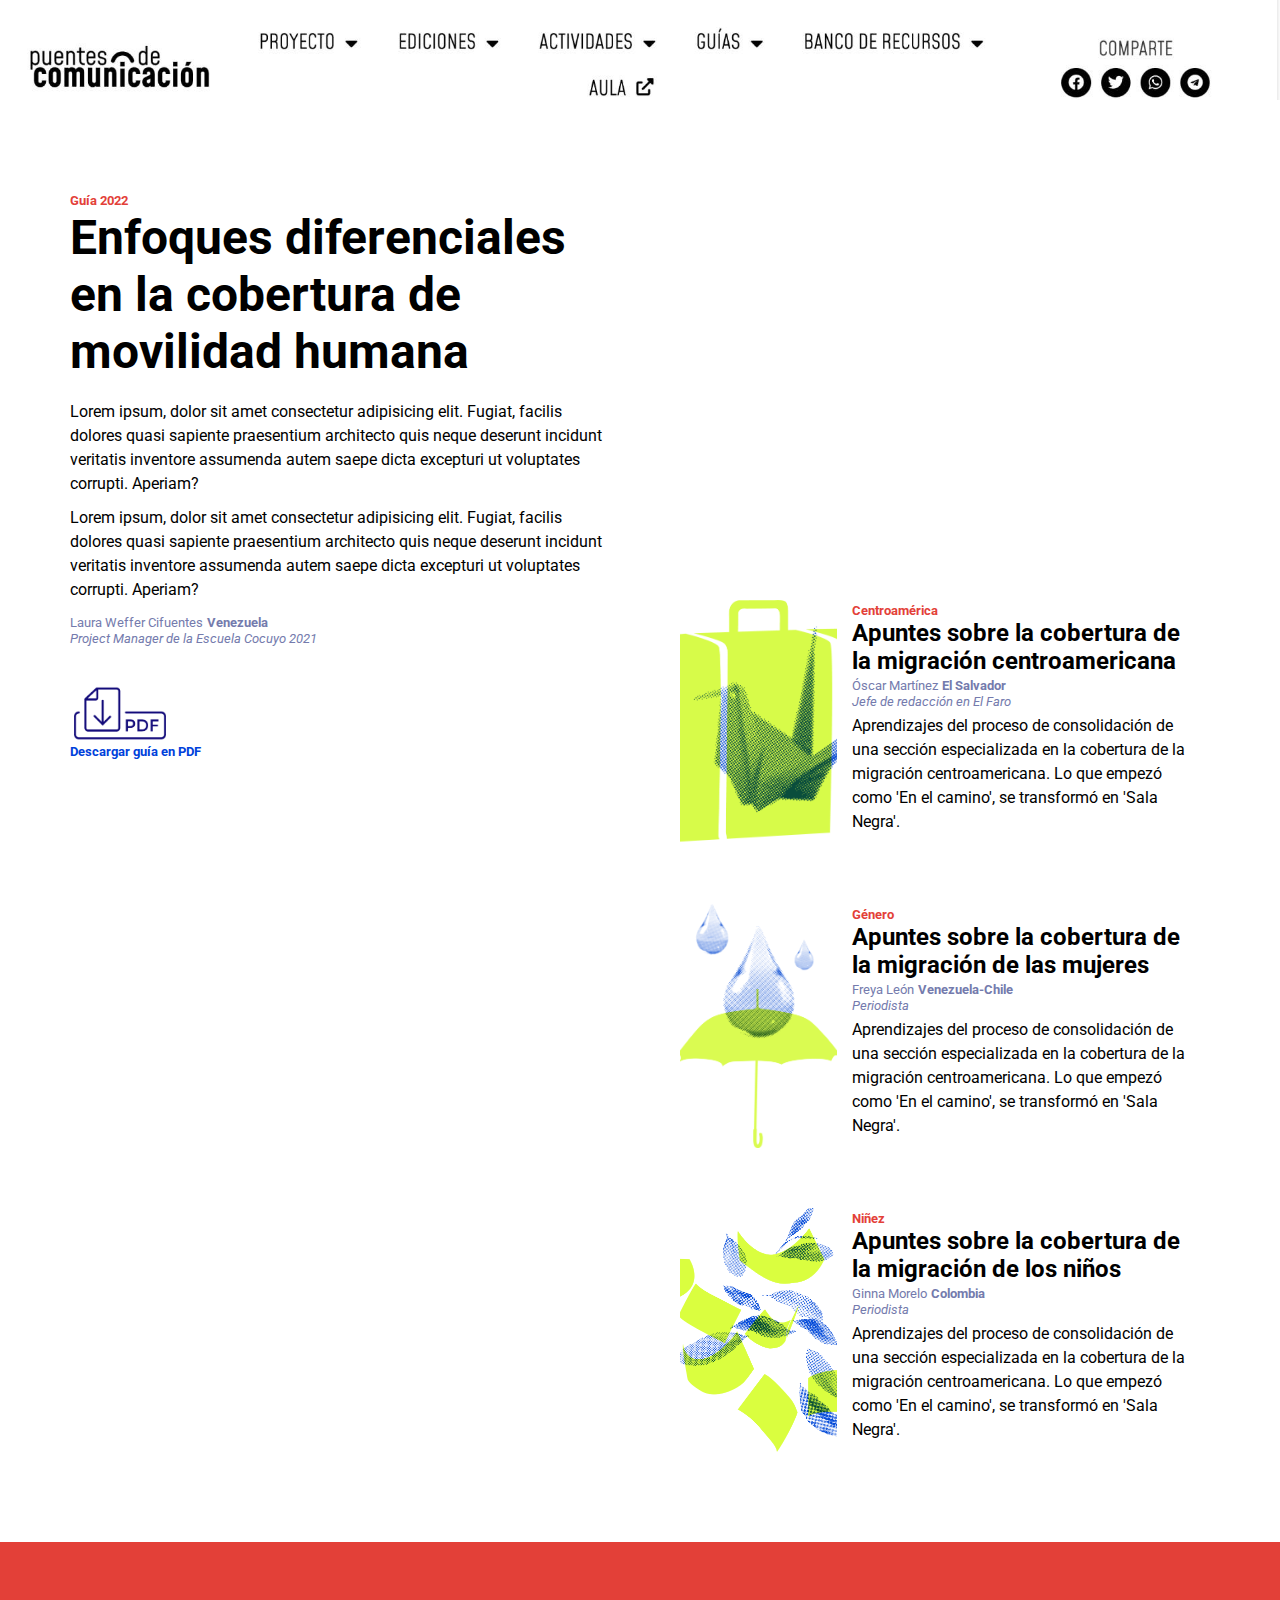
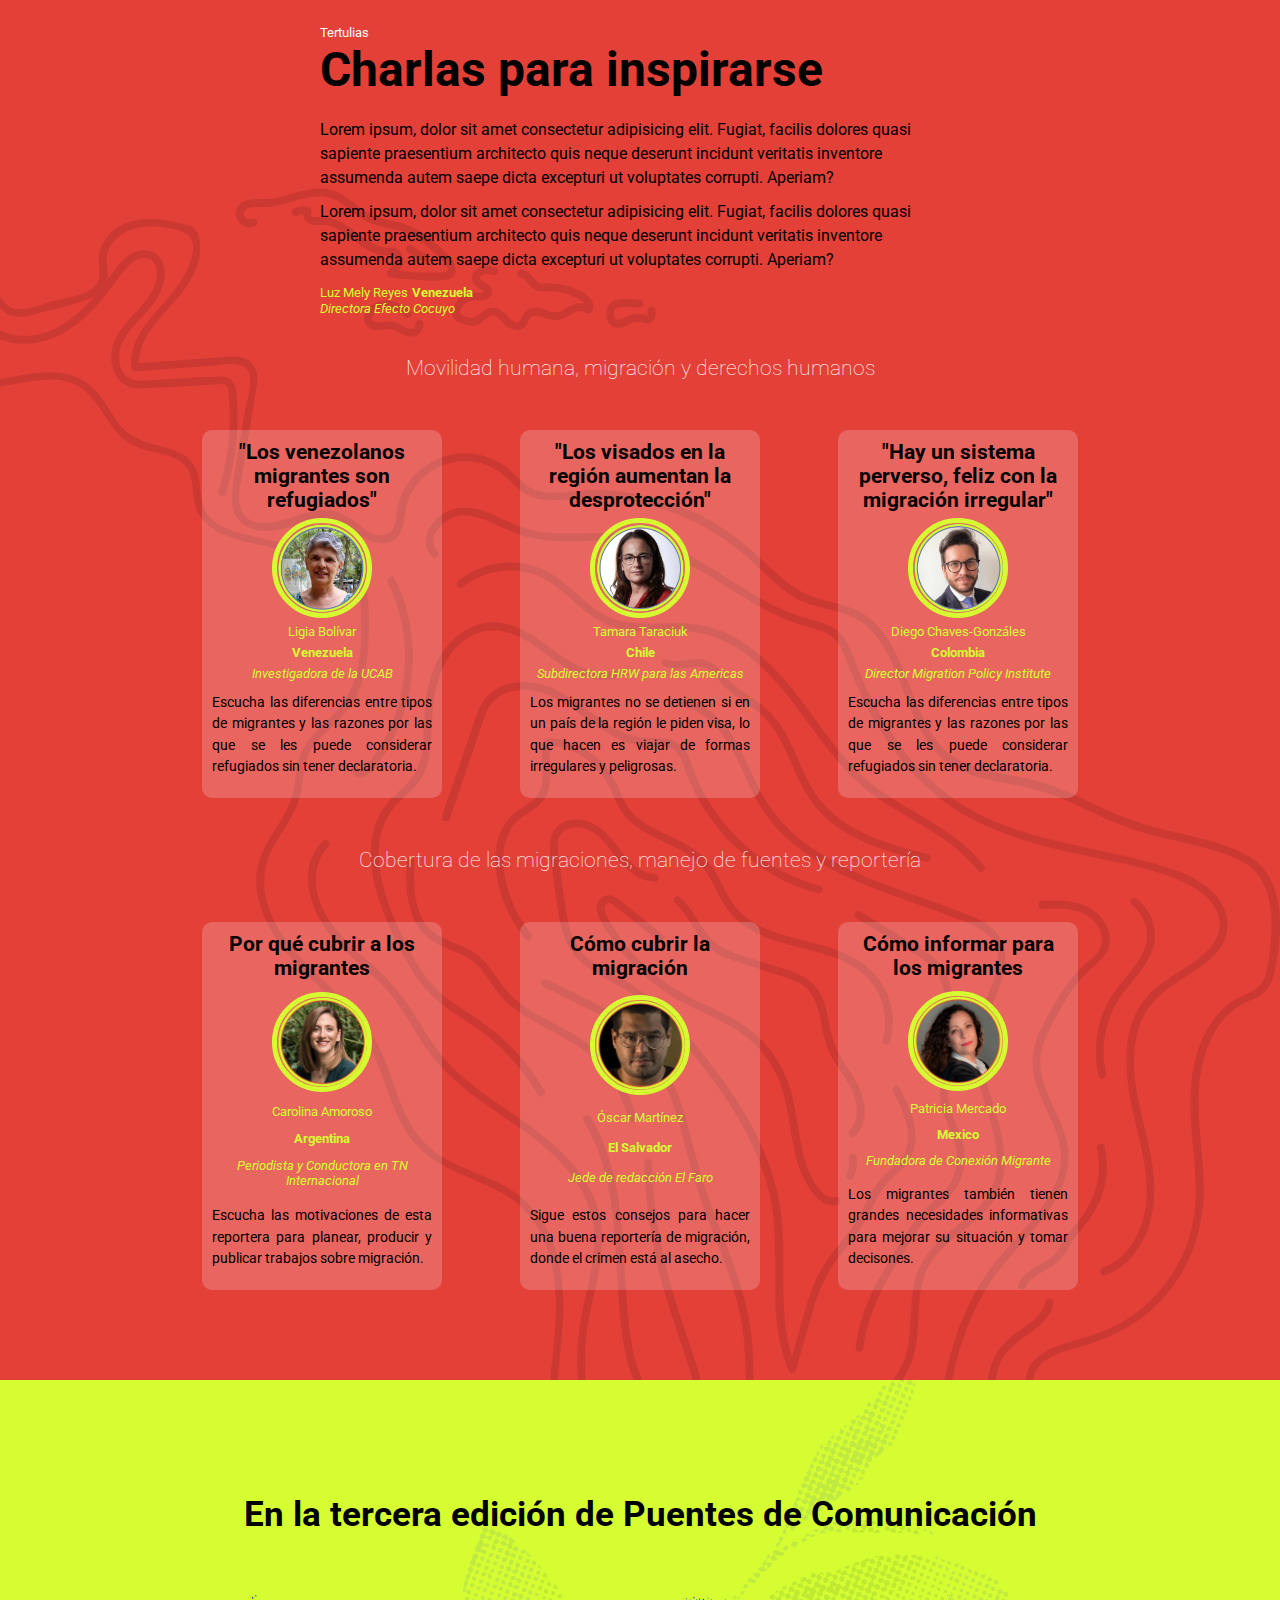
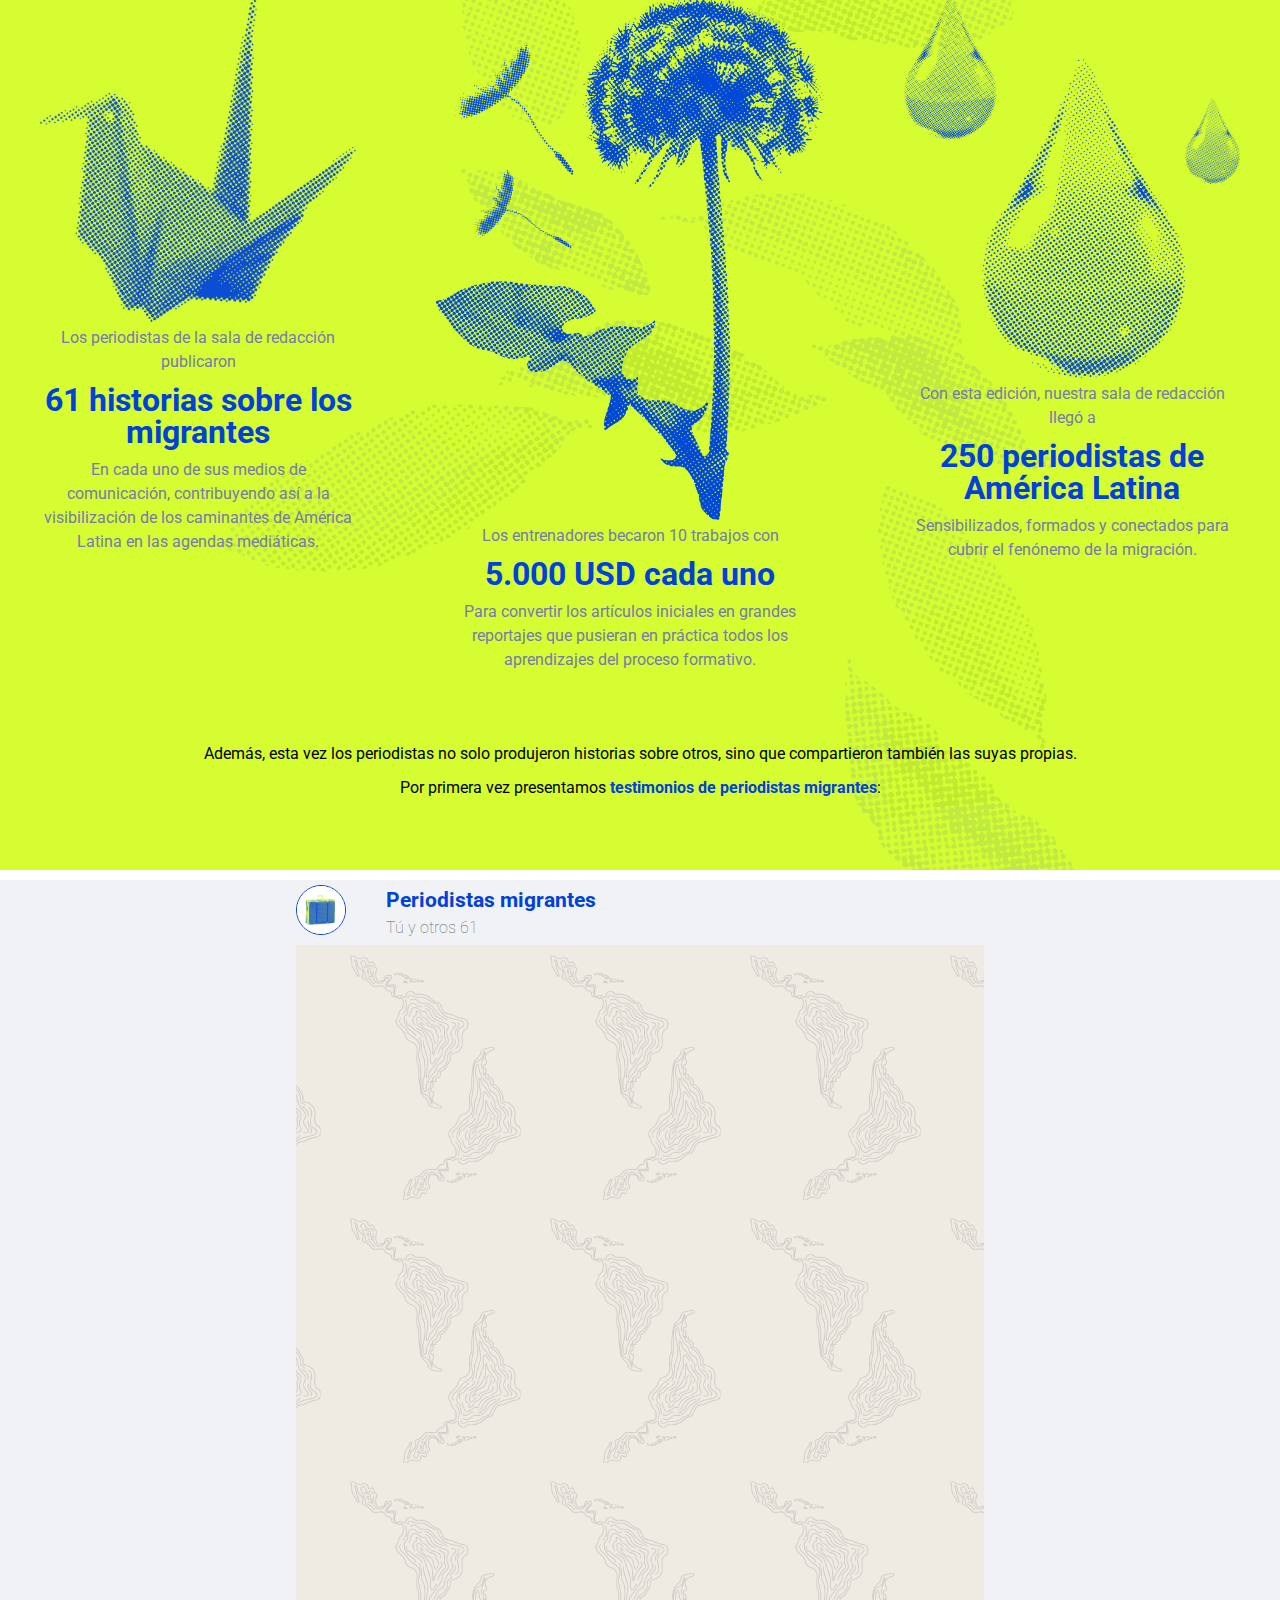
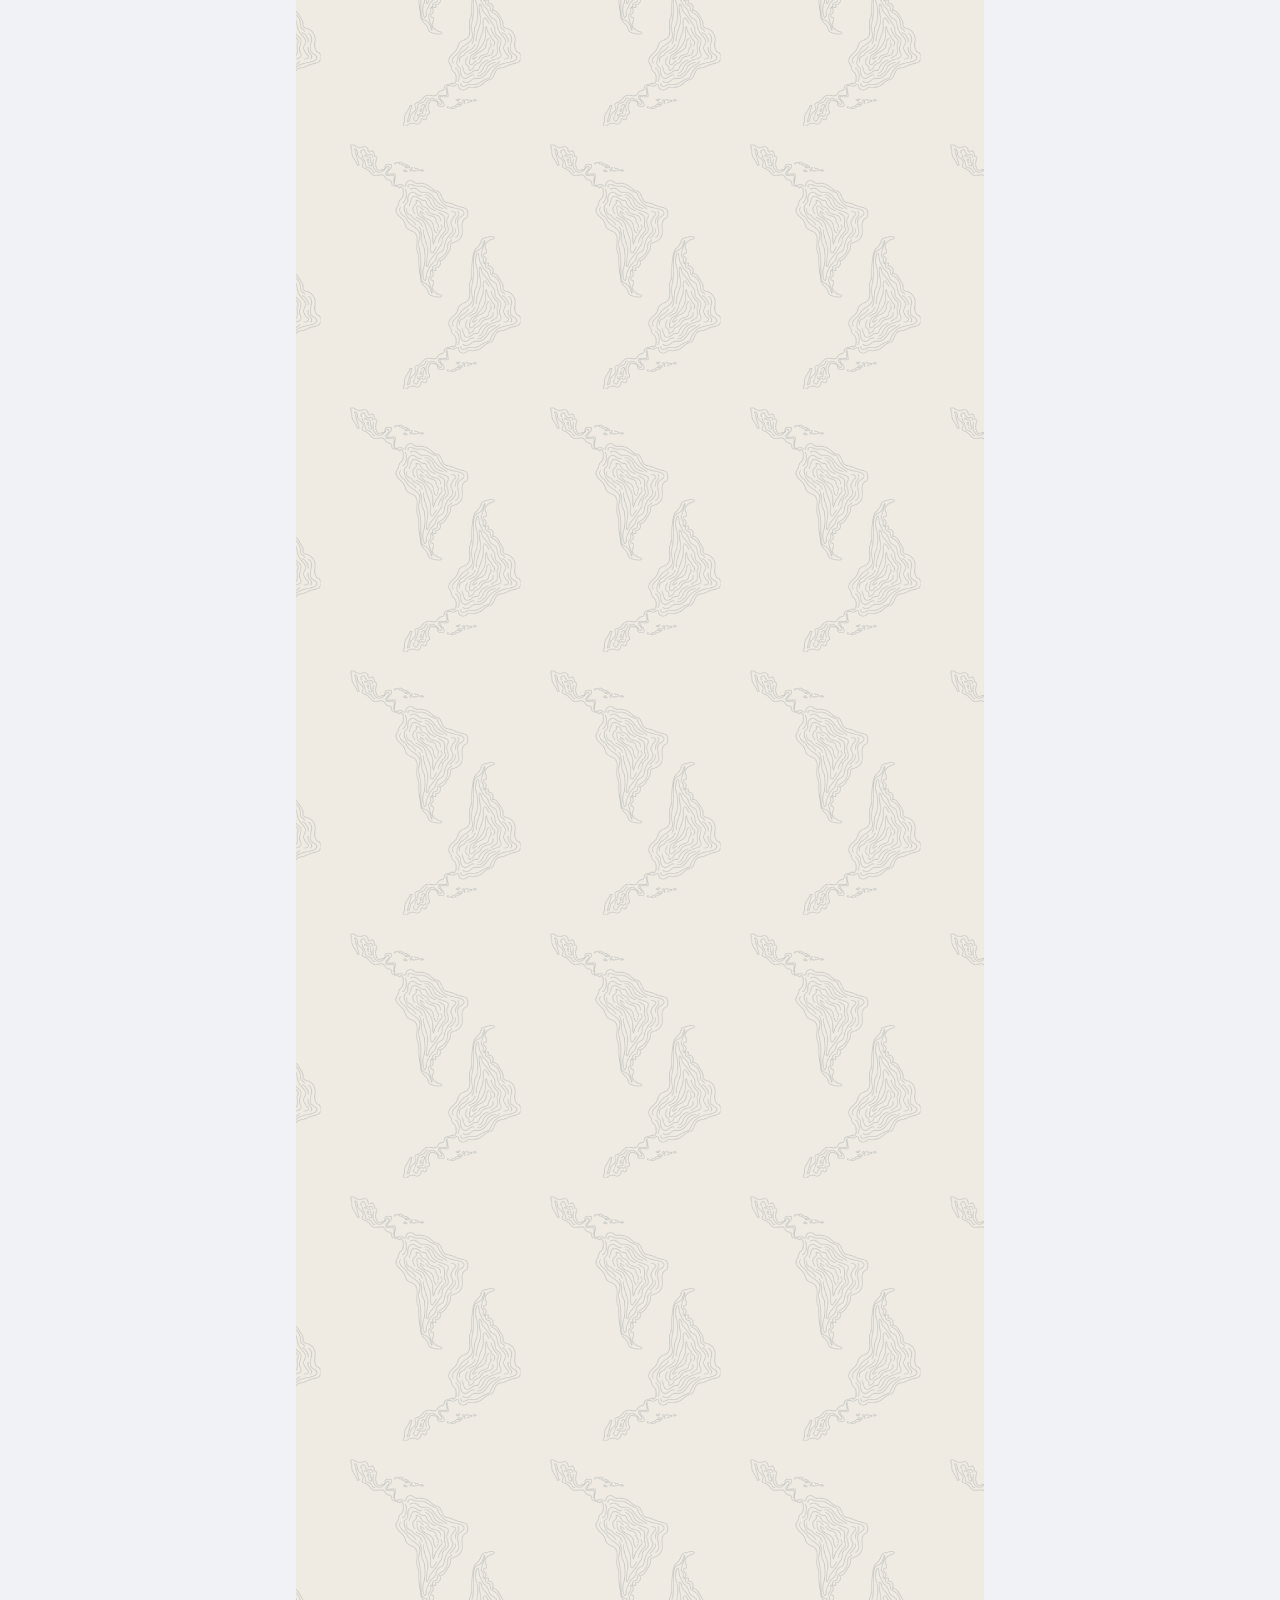
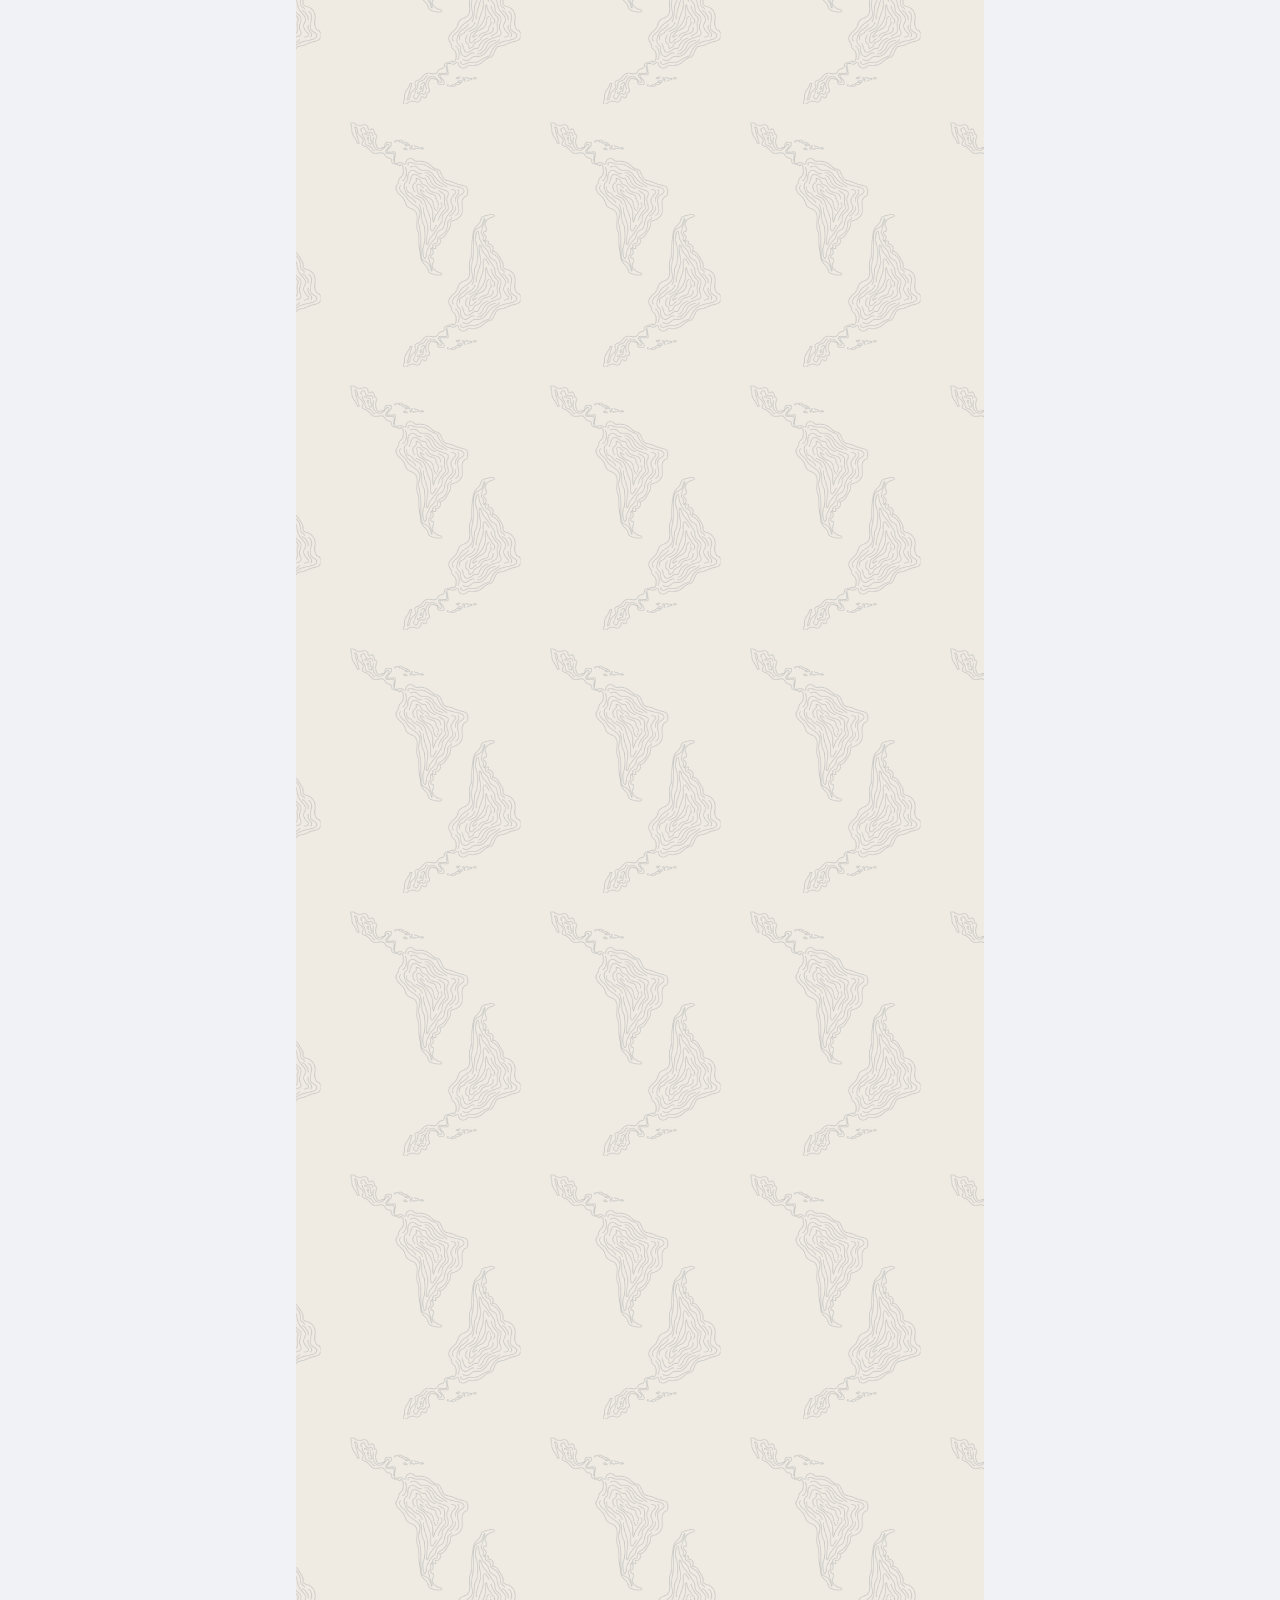
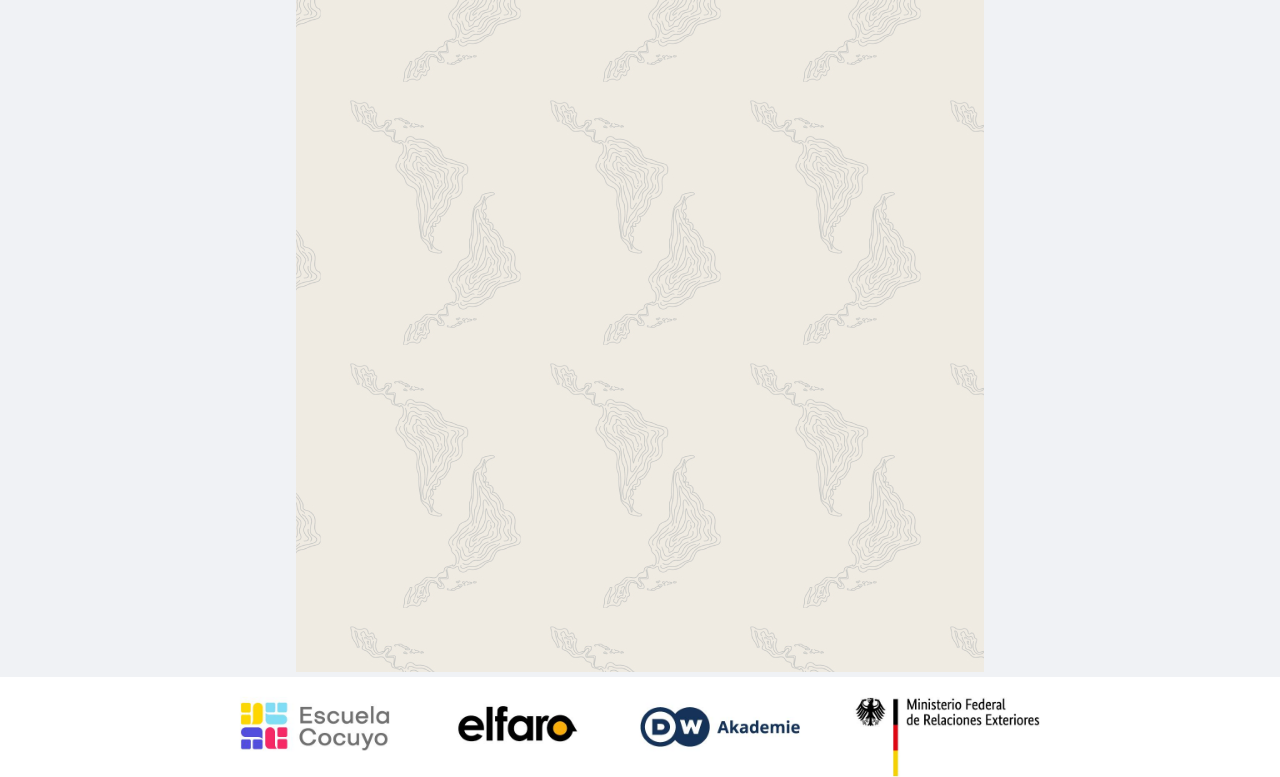
==== index.html @ 2184f58f "maqueta inicial" ====
<!DOCTYPE html>
<html lang="es">
<head>
    <meta charset="UTF-8">
    <meta http-equiv="X-UA-Compatible" content="IE=edge">
    <meta name="viewport" content="width=device-width, initial-scale=1.0">
    <title>Guía 3 | Puentes de Comunicación</title>

    <link rel="stylesheet" href="css/style.css">

    <link href="https://fonts.googleapis.com/css2?family=Roboto:wght@100;400;700&display=swap" rel="stylesheet">
    
    <link rel="stylesheet" href="https://unpkg.com/aos@next/dist/aos.css" />
</head>
<body>
    <header>
    <div id="menu_fake"></div>
    </header>
    <main>
        <section class="intro">
            <div>
                <small>Guía 2022</small>
                <h1>Enfoques diferenciales en la cobertura de movilidad humana</h1>
                <p>Lorem ipsum, dolor sit amet consectetur adipisicing elit. Fugiat, facilis dolores quasi sapiente praesentium architecto quis neque deserunt incidunt veritatis inventore assumenda autem saepe dicta excepturi ut voluptates corrupti. Aperiam?</p>
                <p>Lorem ipsum, dolor sit amet consectetur adipisicing elit. Fugiat, facilis dolores quasi sapiente praesentium architecto quis neque deserunt incidunt veritatis inventore assumenda autem saepe dicta excepturi ut voluptates corrupti. Aperiam?</p>
                <span class="autor">Laura Weffer Cifuentes</span>
                <span class="país">Venezuela</span>
                <span class="cargo">Project Manager de la Escuela Cocuyo 2021</span>
                <a href="#" target="_blank" class="descargar__guia">
                    <img src="assets/png/PDF.png" alt="guía en pdf"/>
                    <small>Descargar guía en PDF</small>
                </a>      
            </div>
            <div>
                <ul class="acordion">
                    <li class="acordion__item">
                        <div class="acordion__item-imagen centroamerica"></div>
                        <div class="articulo">
                        <small class="acordion__item-titulo ">Centroamérica</small>
                        <h2>Apuntes sobre la cobertura de la migración centroamericana</h2>
                        <span class="autor">Óscar Martínez</span>
                        <span class="país">El Salvador</span>
                        <span class="cargo">Jefe de redacción en El Faro</span>
                        <p>Aprendizajes del proceso de consolidación de una sección especializada en la cobertura de la migración centroamericana. Lo que empezó como 'En el camino', se transformó en 'Sala Negra'.</p>
                      </div>
                    </li>
                    <li class="acordion__item">
                        <div class="acordion__item-imagen genero"></div>
                        <div class="articulo">
                            <small class="acordion__item-titulo ">Género</small>
                          <h2>Apuntes sobre la cobertura de la migración de las mujeres</h2>
                          <span class="autor">Freya León</span>
                          <span class="país">Venezuela-Chile</span>
                          <span class="cargo">Periodista</span>
                          <p>Aprendizajes del proceso de consolidación de una sección especializada en la cobertura de la migración centroamericana. Lo que empezó como 'En el camino', se transformó en 'Sala Negra'.</p>
                        </div>
                      </li>
                      <li class="acordion__item">
                        <div class="acordion__item-imagen niniez"></div>
                        <div class="articulo">
                            <small class="acordion__item-titulo ">Niñez</small>
                          <h2>Apuntes sobre la cobertura de la migración de los niños</h2>
                          <span class="autor">Ginna Morelo</span>
                          <span class="país">Colombia</span>
                          <span class="cargo">Periodista</span>
                          <p>Aprendizajes del proceso de consolidación de una sección especializada en la cobertura de la migración centroamericana. Lo que empezó como 'En el camino', se transformó en 'Sala Negra'.</p>
                        </div>
                      </li>
                  </ul>
            </div>
        </section>
        <section class="tertulias">
            <div class="tertulias__descrip">
                <small>Tertulias</small>
                <h1>Charlas para inspirarse</h1>
                <p>Lorem ipsum, dolor sit amet consectetur adipisicing elit. Fugiat, facilis dolores quasi sapiente praesentium architecto quis neque deserunt incidunt veritatis inventore assumenda autem saepe dicta excepturi ut voluptates corrupti. Aperiam?</p>
                <p>Lorem ipsum, dolor sit amet consectetur adipisicing elit. Fugiat, facilis dolores quasi sapiente praesentium architecto quis neque deserunt incidunt veritatis inventore assumenda autem saepe dicta excepturi ut voluptates corrupti. Aperiam?</p>
                <span class="autor">Luz Mely Reyes</span>
                <span class="país">Venezuela</span>
                <span class="cargo">Directora Efecto Cocuyo</span>
            </div>
            <h3>Movilidad humana, migración y derechos humanos</h3>
            <ul class="invitados">
                    <li class="invitados__item">
                        <h2>"Los venezolanos migrantes son refugiados"</h2>
                        <div class="invitados__item-imagen Ligia"></div>
                        <span class="autor">Ligia Bolívar</span>
                        <span class="país">Venezuela</span>
                        <span class="cargo">Investigadora de la UCAB</span>
                        <p>Escucha las diferencias entre tipos de migrantes y las razones por las que se les puede considerar refugiados sin tener declaratoria.</p>
                    </li>
                    <li class="invitados__item">
                        <h2>"Los visados en la región aumentan la desprotección"</h2>
                        <div class="invitados__item-imagen Tamara"></div>
                        <span class="autor">Tamara Taraciuk</span>
                        <span class="país">Chile</span>
                        <span class="cargo">Subdirectora HRW para las Americas</span>
                        <p>Los migrantes no se detienen si en un país de la región le piden visa, lo que hacen es viajar de formas irregulares y peligrosas.</p>
                    </li>
                    <li class="invitados__item">
                        <h2>"Hay un sistema perverso, feliz con la migración irregular"</h2>
                        <div class="invitados__item-imagen Diego"></div>
                        <span class="autor">Diego Chaves-Gonzáles</span>
                        <span class="país">Colombia</span>
                        <span class="cargo">Director Migration Policy Institute</span>
                        <p>Escucha las diferencias entre tipos de migrantes y las razones por las que se les puede considerar refugiados sin tener declaratoria.</p>
                    </li>
            </ul>
            <h3>Cobertura de las migraciones, manejo de fuentes y reportería</h3>
            <ul class="invitados">
                    <li class="invitados__item">
                        <h2>Por qué cubrir a los migrantes</h2>
                        <div class="invitados__item-imagen Carolina"></div>
                        <span class="autor">Carolina Amoroso</span>
                        <span class="país">Argentina</span>
                        <span class="cargo">Periodista y Conductora en TN Internacional</span>
                        <p>Escucha las motivaciones de esta reportera para planear, producir y publicar trabajos sobre migración.</p>
                    </li>
                    <li class="invitados__item">
                        <h2>Cómo cubrir la migración</h2>
                        <div class="invitados__item-imagen Oscar"></div>
                        <span class="autor">Óscar Martínez</span>
                        <span class="país">El Salvador</span>
                        <span class="cargo">Jede de redacción El Faro</span>
                        <p>Sigue estos consejos para hacer una buena reportería de migración, donde el crimen está al asecho.</p>
                    </li>
                    <li class="invitados__item">
                        <h2>Cómo informar para los migrantes</h2>
                        <div class="invitados__item-imagen Patricia"></div>
                        <span class="autor">Patricia Mercado</span>
                        <span class="país">Mexico</span>
                        <span class="cargo">Fundadora de Conexión Migrante</span>
                        <p>Los migrantes también tienen grandes necesidades informativas para mejorar su situación y tomar decisones.</p>
                    </li>
            </ul>   
        </section>
        <section class="sverde">
            <h2>En la tercera edición de Puentes de Comunicación</h2>
            <div class="tres_datos">
            <div class="resumen_datos">
                <img src="assets/png/ave_A.png" alt="61 historias" />
                <p>Los periodistas de la sala de redacción publicaron</p>
                <p class="dato">61 historias sobre los migrantes </p> 
                <p>En cada uno de sus medios de comunicación, contribuyendo así a la visibilización de los caminantes de América Latina en las agendas mediáticas.</p>
            </div>
            <div class="resumen_datos">
                <img src="assets/png/flor__A.png" alt="61 historias" />
                <p>Los entrenadores becaron 10 trabajos con</p>
                <p class="dato">5.000 USD cada uno</p> 
                <p>Para convertir los artículos iniciales en grandes reportajes que pusieran en práctica todos los aprendizajes del proceso formativo. </p>
            </div>
            <div class="resumen_datos">
                <img src="assets/png/gotas_A.png" alt="61 historias" />
                <p>Con esta edición, nuestra sala de redacción llegó a</p>
                <p class="dato">250 periodistas de América Latina</p> 
                <p>Sensibilizados, formados y conectados para cubrir el fenónemo de la migración.</p>
            </div>
            </div>
            <p>Además, esta vez los periodistas no solo produjeron historias sobre otros, sino que compartieron también las suyas propias.</p>
            <p>Por primera vez presentamos <span>testimonios de periodistas migrantes</span>:</p>
        </section>
        <section class="migranteschat">
            <div class="migranteschat-encab">
                <img src="assets/png/avatar_blanco.png" alt="Redacción migrante"/> 
                <div>
                    <p>Periodistas migrantes</p>
                    <p>Tú y otros 61</p>
                </div>
            </div>
            <div class="migranteschat__chat">
            <div class="migranteschat__noti" data-aos="flip-up" data-aos-duration="300">
                <p class="verde">Puentes de Comu</p>
                <p class="migranteschat__noti-msj">¡Holi! &#127800;</p>
                <p class="migranteschat__noti-msj">Nos quedamos pensando en todas las veces que al hablar del camino de los otros también recordamos el nuestro. ¿Qué historias de migración llevamos a cuestas los periodistas?</p>
                <span>5:55 p.m.</span>
            </div>
            <div class="migranteschat__noti" data-aos="flip-up" data-aos-duration="300" data-aos-delay="700">
                <p class="azul">Iván Sánchez Sánchez</p>
                <p class="migranteschat__noti-msj">...¿mi historia? Soy un fotógrafo que se volvió reportero casi por accidente, aunque siempre he tenido el gusto por contar historias. Aunque nací en Veracruz, México, he vivido en diferentes ciudades de mi país, siempre buscando algún espacio que pudiera sentir como propio; el chiste se cuenta solo, terminé de regreso en Veracruz.</p>
                <p class="migranteschat__noti-msj">Aquí he desarrollado mi carrera por casi 10 años, me casé y tengo tres gatos. Intento, junto con unas compañeras mantener a flote un medio de comunicación independiente y participo en unos cuantos más.</p><span>5:59 p.m.</span>
            </div>
            <div class="migranteschat__noti" data-aos="flip-up" data-aos-duration="300" data-aos-delay="700">
                <p class="azul">Iván Sánchez Sánchez</p>
                <p class="migranteschat__noti-msj">Por historias que se cuentan sé que la migración le atañe directamente a mi familia. Mi bisabuela materna llegó de Italia, no se hace cuánto tiempo, a México, huyendo de la pobreza.
                </p><span>5:59 p.m.</span>
            </div>
            <div class="migranteschat__noti" data-aos="flip-up" data-aos-duration="300" data-aos-delay="700">
                <p class="azul">Iván Sánchez Sánchez</p>
                <p class="migranteschat__noti-msj">He cubierto el tema migratorio por muchos años, viajado por la ruta en México, entrevistado y contado decenas de historias de personas migrantes, sin embargo nunca he pensado en la migración propia, en la de mi familia… no se el motivo, quizá mi terapeuta me ayude a descubrirlo
                </p><span>5:59 p.m.</span>
            </div>

            <div class="migranteschat__noti" data-aos="flip-up" data-aos-duration="300" data-aos-delay="500">
                <p class="rosa">Morelia Morillo</p>
                <p class="migranteschat__noti-msj">Hola, yo soy venezolana y vivo en Venezuela. A mis nueve años migré por primera vez. Mis padres decidieron mudarse de Carora, la ciudad en donde nací a Barquisimeto, la capital del estado Lara. <b>Casi me muero</b>.Yo amaba mi lugar de nacimiento, mi casa, mi casita de muñecas con columpios y mi escuela, la “Francisco Torres”, una casa colonial, que sólo recibía niñas, íntegramente vestidas de blanco. </p>
                <span>6:10 p.m.</span>
            </div>
            <div class="migranteschat__noti" data-aos="flip-up" data-aos-duration="300" data-aos-delay="500">
                <p class="rosa">Morelia Morillo</p>
                <p class="migranteschat__noti-msj">Nueve años después, a los 18, me fui a Caracas para estudiar en la Universidad y 10 años más tarde me fui de Caracas a la Gran Sabana, en el sureste de Venezuela, frontera con Brasil. 
                </p>
                <span>6:10 p.m.</span>
            </div>
            <div class="migranteschat__noti" data-aos="flip-up" data-aos-duration="300" data-aos-delay="500">
                <p class="rosa">Morelia Morillo</p>
                <p class="migranteschat__noti-msj">Fue así: Viajé a Gran Sabana en la Semana Santa de 2000, me enamoré de un nativo no indígena, nos visitamos cada 15 días, el viajaba a Caracas y yo a Gran Sabana y a los 4 meses y 20 días nos casamos. Yo renuncié a mi trabajo en el Diario El Universal, regalé todo lo que suponía que no necesitaría en lo que yo veía como la selva, metí lo demás en el carro y nos fuimos. Me llevó al menos cinco años acostumbrarme, pero mis raíces penetraron tan profundas que aquí sigo, seguimos, tenemos una casa con vista al Roraima.</p>
                <a href="#" class="migranteschat__noti-link">
                    <img src="assets/roraima.jpg" alt="Roraima Amazonas"/>
                </a>
                <span>6:10 p.m.</span>
            </div>
            <div class="migranteschat__noti" data-aos="flip-up" data-aos-duration="300" data-aos-delay="500">
                <p class="rosa">Morelia Morillo</p>
                <p class="migranteschat__noti-msj">Ni entre mis abuelos ni entre mis padres hay migrantes. Pero nuestros apellidos nos dicen que venimos de lejos, mi esposo y mis hijas son Scott, mi apellido pareciera un diminutivo de Moro, mi abuelo paterno tenía por segundo apellido Smith, nació y vivió por siempre en la sierra de Falcón. Era rubio de pies a cabeza y de ojos azules. Siempre escuché decir que era hijo de un holandés. Al igual que <span>@Iván Sánchez Sánchez</span>, nunca he indagado más de mis ancestros.</p>
                <span>6:10 p.m.</span>
            </div>

            <div class="migranteschat__noti" data-aos="flip-up" data-aos-duration="300" data-aos-delay="700">
                <p class="miel">Marcos Mancero</p>
                <p class="migranteschat__noti-msj">Yo también estoy en la <span>#amazonia</span> &#128584; va mi historia:</p><span>5:59 p.m.</span>
            </div>
            <div class="migranteschat__noti" data-aos="flip-up" data-aos-duration="300" data-aos-delay="700">
                <p class="miel">Marcos Mancero</p>
                <p class="migranteschat__noti-msj">Mis abuelos me contaban que sus padres vinieron desde Europa, pasaron por chile y Arequipa y llegaron a establecerse en Guayaquil con un negocio de pastelería y panadería, luego de un gran incendio en esa ciudad quedaron afectados y buscaron volver a empezar en otra ciudad. Esta vez en Riobamba pusieron de nuevo el negocio que fue prospero – hasta hoy se llama el barrio de la Panadería- debido a que fue la primera en esta ciudad.</p><span>6:01 p.m.</span>
            </div>
            <div class="migranteschat__noti" data-aos="flip-up" data-aos-duration="300" data-aos-delay="700">
                <p class="miel">Marcos Mancero</p>
                <p class="migranteschat__noti-msj">Mi padre y mis tíos por su parte me contaban historias de la Amazonia que me impactaron, siempre mentalmente me formaba la idea de paisajes, aves, animales salvajes, sonidos y abundante agua, en 2005 llegue a la selva amazónica y encontré que mis representaciones mentales no eran diferentes a la realidad, me quede cautivado en todo el sentido de la palabra por eso sigo aquí.</p><span>5:59 p.m.</span>
            </div>
            <div class="migranteschat__noti" data-aos="flip-up" data-aos-duration="300" data-aos-delay="1100">
                <p class="miel">Marcos Mancero</p>
                <p class="migranteschat__noti-msj">Hice también mi propio periplo -regular- en 2017 cuando pude obtener una beca para ir hasta Montreal- Cánada donde estuve 2 años junto a mi pareja, ahí me sentí muy acogido por gente francófona muy amable, cordial, desprendida y relajada. Hasta llegar al país del norte conocí Pasto, Bogotá, San Salvador y Toronto.</p>
                <p class="migranteschat__noti-msj">Después de regresar en 2019 cuando visitaba la bella Colombia recorriendo Cali, Bogotá, Medellín, en esta ultima encuentro un grupo de Nigerianos que llegaron hasta aquí para trasladarse hasta Capurgana para hacer el paso por el Darién,  Pensé enseguida aquí hay una historia para contar, iba acompañar al grupo hasta la frontera y tener esa historia, una vez en Capurgana veo que hay que cruzar la selva junto a ellos – no quiero solo media historia- los engaños de que no pasa nada en la selva (peligros) me llevan hacer esta odisea -irregular- por el enigmático Darién. No estaba listo para contar la historia dura y difícil sino hasta hoy que la estoy escribiendo en esta cursada… con la Ayuda de David sabre que será una historia que no quede en el relato de la tragedia sino mas bien que sea un articulo para la incidencia, para sensibilizar a los países de acogida, para sensibilizar a las autoridades, para influir en las políticas públicas.</p>
                <span>6:05 p.m.</span>
            </div>
            <div class="migranteschat__noti" data-aos="flip-up" data-aos-duration="300" data-aos-delay="700">
                <p class="miel">Marcos Mancero</p>
                <p class="migranteschat__noti-msj">Siento que desde nuestros espacios no solo podemos informar o comunicar sino lograr esa incidencia, en temas de movilidad humana, del cambio climático, en fin en cualquier tema que en nuestras regiones cause profunda indignación.</p>
                <p class="migranteschat__noti-msj">Saludos fraternos desde la Amazonía.</p>
                <span>5:59 p.m.</span>
            </div>
            <div class="migranteschat__noti" data-aos="flip-up" data-aos-duration="300" data-aos-delay="1000">
                <p class="verde">Puentes de Comu</p>
                <p class="migranteschat__noti-msj">&#128062; te pasó lo que contó nuestro entrenador <span>@Oscar Martínez</span> en el módulo de niños migrantes.</p>
                <span>6:06 p.m.</span>
            </div>
            <div class="migranteschat__noti" data-aos="flip-up" data-aos-duration="300" data-aos-delay="1000">
                <p class="verde">Puentes de Comu</p>
                <a href="#" class="migranteschat__noti-link">
                    <img src="assets/tertulia-2-web-youtubepng.png" alt="Artículo de infancia"/>
                    <small>Artículo</small>
                    <span>Título del artículo de infancia</span>
                </a>
                <span>6:06 p.m.</span>
            </div>
            
            <div class="migranteschat__noti" data-aos="flip-up" data-aos-duration="300" data-aos-delay="400">
                <p class="azul">Lisbeth Cañas</p>
                <p class="migranteschat__noti-msj">¡exacto!</p>
                <p class="migranteschat__noti-msj">No sabes cómo me identifiqué con su lección. También en la tertulia de <span>@Luz Mely Reyes</span>...</p>
                <span>6:08 p.m.</span>
            </div>
            <div class="migranteschat__noti" data-aos="flip-up" data-aos-duration="300" data-aos-delay="400">
                <p class="azul">Lisbeth Cañas</p>
                <span>6:08 p.m.</span>
            </div>

            
        </div>
        </section>
    </main>
    <footer>
        <div class="Logosfinal"></div>
    </footer>
    <script src="https://unpkg.com/aos@next/dist/aos.js"></script>
    <script>
      AOS.init();
    </script>
</body>
</html>
---- css/style.css ----
/*selector universal para resetear las propiedades por defecto del sitio o del navegador*/
* {
    margin: 0;
    padding: 0;
    box-sizing: border-box; /* Para fijar-mantener los valores de ancho y alto de una caja sin importar el padding y el margin*/
    font-family: 'Roboto', sans-serif;
}

/* Eliminar todos los subrayados */
a {text-decoration: none;}

/* Definir un interlineado específico */
p {line-height: 1.5; margin-bottom: 10px;}

/* Quitar las viñetas de todas las listas */
ul {list-style-type: none;}

body {background-color: #fff;}

.apertura__imagen {
    min-width:100%; 
    position:relative; 
    top:0;
    left:0; 
    margin:0; 
    padding-top:44.4%;
    border: none;
   background-image: url("../assets/Encabezado-Puentes-v1.png");
   background-size: cover;
}

#menu_fake {
    background-image: url("../assets/menusolo.jpg");
    background-size: cover;
    min-width: 100%;
    height: 100px;
    margin-bottom: 50px;
}
/* -------------------------------------------- */
/* ------------ PAGINA ------------------- */
/* -------------------------------------------- */


/* -------------------------------------------- */
/* ------------ Bloque Introducción ------------------- */
/* -------------------------------------------- */

.autor, .cargo, .país  {
    font-size: 0.8em;
    color: #747BAD;
}
.cargo {font-style: italic; display: block; margin-bottom: 5px;}
.país {font-weight: bold;}

.descargar__guia
{
    display: block;
    margin-top: 40px;
}

.descargar__guia img {
    display: block;
    width: 100px;
    margin: 0;
    padding: 0;
}

.descargar__guia small
{margin: 5px 0;}

.intro {
    min-width:100%;
    min-height: 100vh;
    display: flex;
    justify-content: space-around;
    align-items: flex-start;
    padding: 40px 40px;
    background-color: #fff;
}

.intro h1, .tertulias h1 {
    font-size: 3em;
    margin-bottom: 20px;
}
.intro > div
{
    width: 45%;
}

.intro small {
    color:#e34038;
    font-weight: bold;
}

.descargar__guia small 
{
    color: #0041DB;
}

.acordion {
    width: 100%;
    margin-top: 400px;
  }
  
.acordion__item 
{
    display: flex;
    padding: 10px;
    margin-bottom: 40px;
    border-radius: 10px;
    cursor: pointer;
    transition: all .8s;
}

.acordion__item:hover {
    transform: translateX(-100px);
    background-color: #e34038;
}
.acordion__item:hover h2 {
    color: #D6FD31;
}
.acordion__item:hover small, 
.acordion__item:hover .cargo, 
.acordion__item:hover .autor, 
.acordion__item:hover .país
{
    color: #fff;
}

.acordion__item-imagen {
    width: 600px;
    background-size: cover;
    margin-right: 15px;
    background-position: center;
}

.centroamerica 
{
    background-image: url("../assets/png/ave_maleta.png");}
.niniez 
{
    background-image: url("../assets/png/hojas_papel.png");}
    .genero
    {
    background-image: url("../assets/png/gotas_paraguas.png");}

.acordion__item-imagen h2 {
    font-size: 2em; 
    line-height: 100%;
}

/* -------------------------------------------- */
/* ------------ Bloque Tertulias ------------------- */
/* -------------------------------------------- */

.tertulias {
    padding: 40px 0;
    min-width:100%;
    background-color: #e34038;
    position: relative;
    z-index: 2;
}

.tertulias:before {
    content: ' ';
    display: block;
    position: absolute;
    left: 0;
    top: 0;
    width: 100%;
    height: 100%;
    z-index: -1;
    opacity: 0.1;
    background-image: url("../assets/Mapa\ LATAM.svg");
    background-repeat: no-repeat;
    background-size: 130%;
    background-position: top right;
}

.tertulias h3 {
    margin: 0 auto;
    text-align: center;
    color: #fff;
    font-weight: lighter;
    font-size: 1.3em;
}
.tertulias small {
    color: #fff;
}

.tertulias .autor, .tertulias .cargo, .tertulias .país {
    color: #D6FD31;
}

.tertulias__descrip {
    width: 50%;
    margin: 40px auto;
}

.invitados {
    width: 70%;
    margin: 40px auto;
    display: flex;
    flex-flow: row;
    flex-wrap: wrap;
    justify-content: space-between;
}

.invitados__item
{
    text-align: center;
    width: 15em;
    height: 23em;
    display: flex;
    flex-flow: column;
    justify-content: space-between;
    background-color: rgba(255, 255, 255, 20%);
    margin: 10px;
    padding: 10px;
    border-radius: 10px;
    cursor: pointer;
    transition: all .8s;
}

.invitados__item:hover {
    background-color:  rgba(214, 253, 49, 40%);
    transform: translateY(-40px);
}

.invitados__item-imagen {
    display: block;
    margin-left:auto;
    margin-right:auto;
    width: 100px;
    height: 100px;
    border-radius: 50%;
    border: #D6FD31 solid 5px;
    background-size: cover;
    background-position: center;
}

.Ligia 
{background-image: url("../assets/png/ligia.png");}
.Tamara 
{background-image: url("../assets/png/tamara.png");}
.Diego
{background-image: url("../assets/png/diego.png");}
.Oscar 
{background-image: url("../assets/png/oscar.png");}
.Patricia 
{background-image: url("../assets/png/patricia.png");}
.Carolina
{background-image: url("../assets/png/carolina.png");}

.invitados__item > h2 {
    font-size: 1.3em;
}
.invitados__item > p {
    font-size: 0.9em;
    text-align: justify;
}

/* -------------------------------------------- */
/* ------------ Datos de resumen -------------- */
/* -------------------------------------------- */

.sverde 
{ 
    background-color: #D6FD31;
    padding: 60px 0;
    text-align: center;
    min-height: 100vh;
    position: relative;
    z-index: 2;
}

.sverde:before {
content: ' ';
display: block;
position: absolute;
left: 0;
top: 0;
width: 100%;
height: 100%;
z-index: -1;
opacity: 0.1;
background-image: url("../assets/png/hojas_papel.png");
background-repeat: no-repeat;
background-size: 100%;
background-position: top right;
}

.sverde h2 {
   font-size: 2.2em;
   margin: 1.5em auto; 
}
.tres_datos {
    margin: 60px auto;
    display: flex;
    gap: 80px;
    justify-content: space-around;
    max-width: 1200px;
}

.resumen_datos img {
    width: 100%;
}
.resumen_datos p {
    font-size: 0.8;
    color: #747BAD;
}

.resumen_datos .dato {
    color: #0041DB;
    font-size: 2em;
    font-weight: bold;
    line-height: 100%;

}

.sverde p span {
    color: #0041DB;
    font-weight: bold;
}
/* -------------------------------------------- */
/* ------------ Bloque Chat ------------------- */
/* -------------------------------------------- */

.migranteschat
{
    margin-top: 10px;
    min-width:100%;
    background-color: #f0f2f5;    
    display: grid;
    grid-template-areas: 
    ". encabezado ." 
    ". contenido ."
    ". pie .";
    grid-template-columns: 20% auto 20%;
}

.migranteschat-encab
{
    background-color: #f0f2f5;
    grid-area: encabezado;
    padding: 5px 40px;
    display: flex;    
    justify-content: flex-start;
    gap: 40px;
    height: 60px;
    position: sticky;
    top: 0;
    z-index: 1;
}

.migranteschat-encab img {
    width: 50px;
    height: 50px;
    border-radius: 50%;
    border: solid 1px #0041DB;
}

.migranteschat-encab p {margin-bottom: 0;}

.migranteschat-encab p:nth-child(1)
{
    font-weight: bold; 
    font-size: 1.3em;
    color: #0041DB;
}

.migranteschat-encab p:nth-child(2)
{
    font-weight: lighter; 
    font-size: 1em;
    color: #54656f;
}

.migranteschat__chat
{
   grid-area: contenido;
   background-image: url("../assets/png/Mapa-LATAM-fondo.jpg");
   background-size:auto;
   background-position: top;
   background-repeat: repeat;
   background-color: #efeae2;
   margin: 5px 40px;
   overflow-y: scroll;
   display: flex;
   flex-direction: column;
   gap: 20px;
   justify-content: space-between;
   padding: 20px;
}

.migranteschat__noti {
  background-color: #fff;
  width: 75%;
  border-radius: 5px;
  padding: 10px;
  display: flex;
  flex-direction: column;
  box-shadow: 0 25px 25px -30px rgba(0, 0, 0, 60%);
}

.migranteschat__noti > span {
    font-weight: lighter; 
    font-size: 0.8em;
    color: #54656f;
    align-self: flex-end;
}

.migranteschat__noti p:nth-child(1) {
    font-weight: bold;
    margin: 0 0 5px 0;
    font-size: 0.9em;
}

.miel {color: #d9b670;}
.verde {color: #31af63;}
.azul {color: #50a4fd;}
.rosa {color: #e542a3;}

.migranteschat__noti-msj > span {
    color: #50a4fd;
}

.migranteschat__noti-link > img {
    width: 100%;
    border-radius: 5px;
}

.migranteschat__noti-link > small {
    text-transform: uppercase;
    margin-left: 5px; 
    border-bottom: solid 1px #0041DB;
    color: #0041DB;
}

.migranteschat__noti-link > span {
    display: inline-block;
    font-weight: bold;
    font-size: 1.4em;
    padding-top: 5px;
    margin: 5px 10px;
    color: #000;
}

.migranteschat__noti-link:hover span {
    color: #0041DB;}

.migranteschat__noti-link:hover img 
{
        border: 10px solid #0041DB;
    }

.Logosfinal {
    background-image: url("../assets/logos.jpg");
    background-size: cover;
    min-width: 100%;
    height: 100px;
}


@media (max-width: 1200px)
{
        .intro
        {
            flex-direction: column;
            justify-content: center;
        }
        .intro > div {width: 95%;}
        .acordion {margin-top: 40px;}
        .acordion__item:hover {
            transform: translateY(-20px);
        }

}

@media (max-width: 1000px)
{
        .migranteschat
        {
            grid-template-columns: 10% auto 10%;
        }
        .tres_datos{
            flex-wrap: wrap;
        }
        .resumen_datos {width: 20em;}
        .sverde::before {background-image: url("../assets/png/hojas_papel.png");
            background-repeat:repeat-y;
        background-size: 200%;}
}

@media (max-width:753px)
{
    .acordion__item 
    {
     flex-flow: column;   
    }
    .tertulias__descrip, .tertulias h3, .invitados {
        width: 85%;
    }
    .invitados__item {
        margin: 20px auto;
    }
}

@media (max-width: 700px)
{
        .migranteschat
        {
            grid-template-columns:auto;
            grid-template-areas: 
            "encabezado" 
            "contenido"
            "pie";
        }
        .migranteschat__chat
        { margin: 5px; }
}

@media (max-width: 485px)
{
    .migranteschat-encab
    {
        padding: 5px 20px;
        gap: 10px;
    }
    
    .migranteschat-encab p:nth-child(2)
    {
        font-size: 0.8em;   
        line-height: 1.3; 
    }

    .migranteschat__noti
    { width: 85%;}
}

@media (max-width: 300px)
{
    .migranteschat-encab
    {
        padding: 5px 20px;
        gap: 10px;
    }
    
    .migranteschat-encab p:nth-child(1)
    {
        font-size: 1.1em;   
        line-height: 1.4; 
    }

    .migranteschat__noti
    { width: 95%;}
}
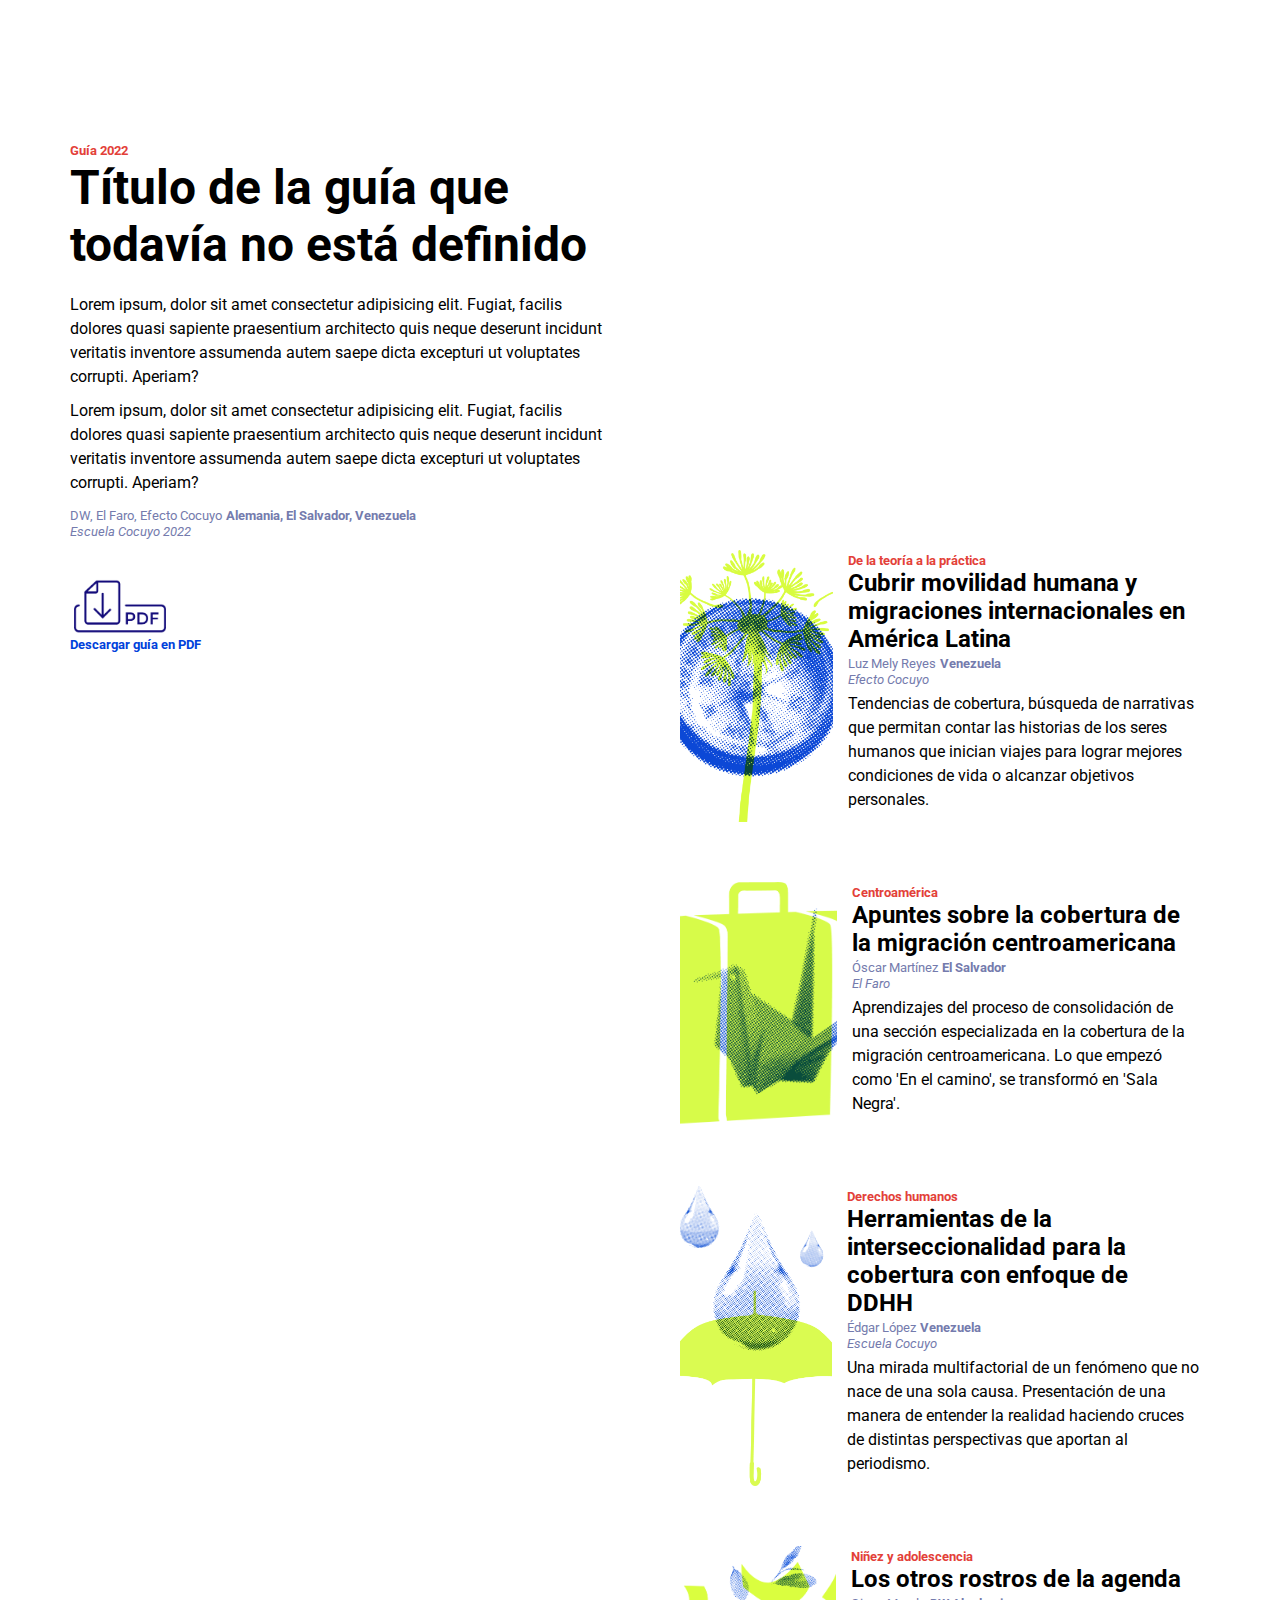
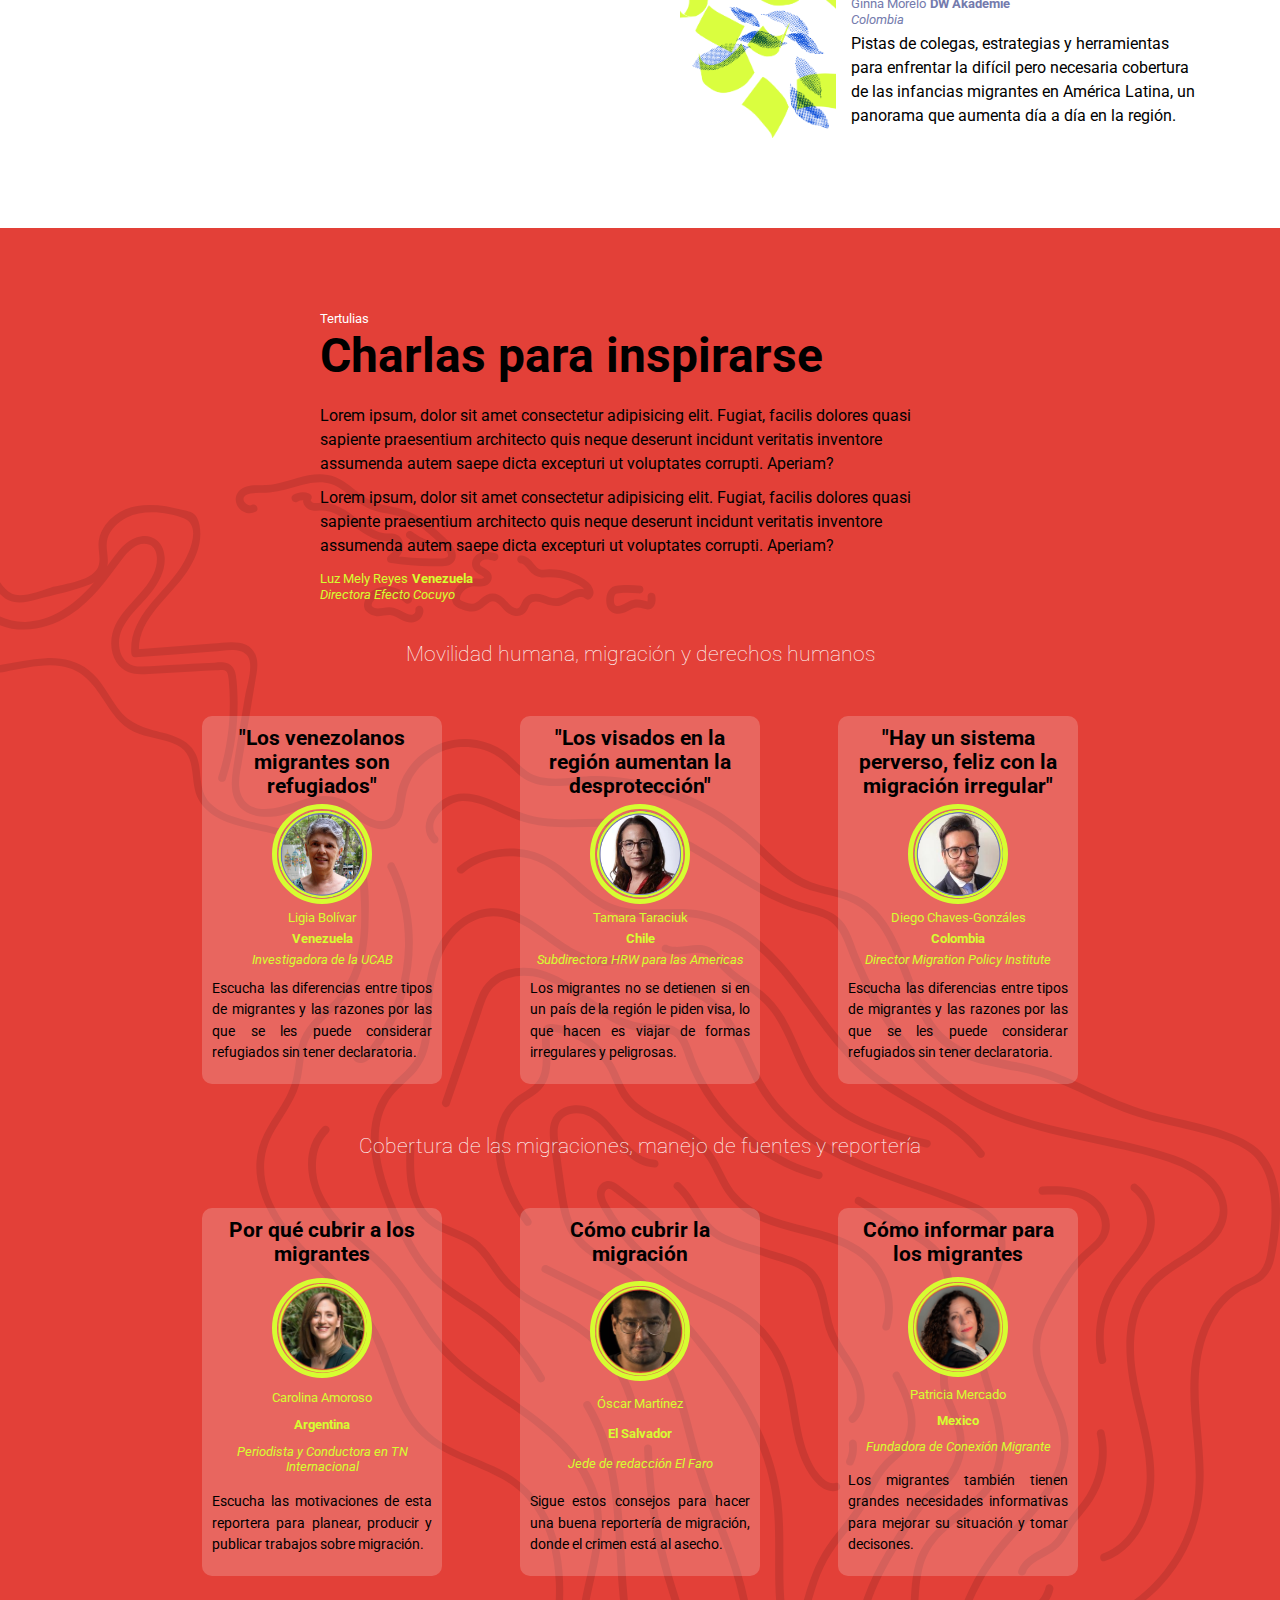
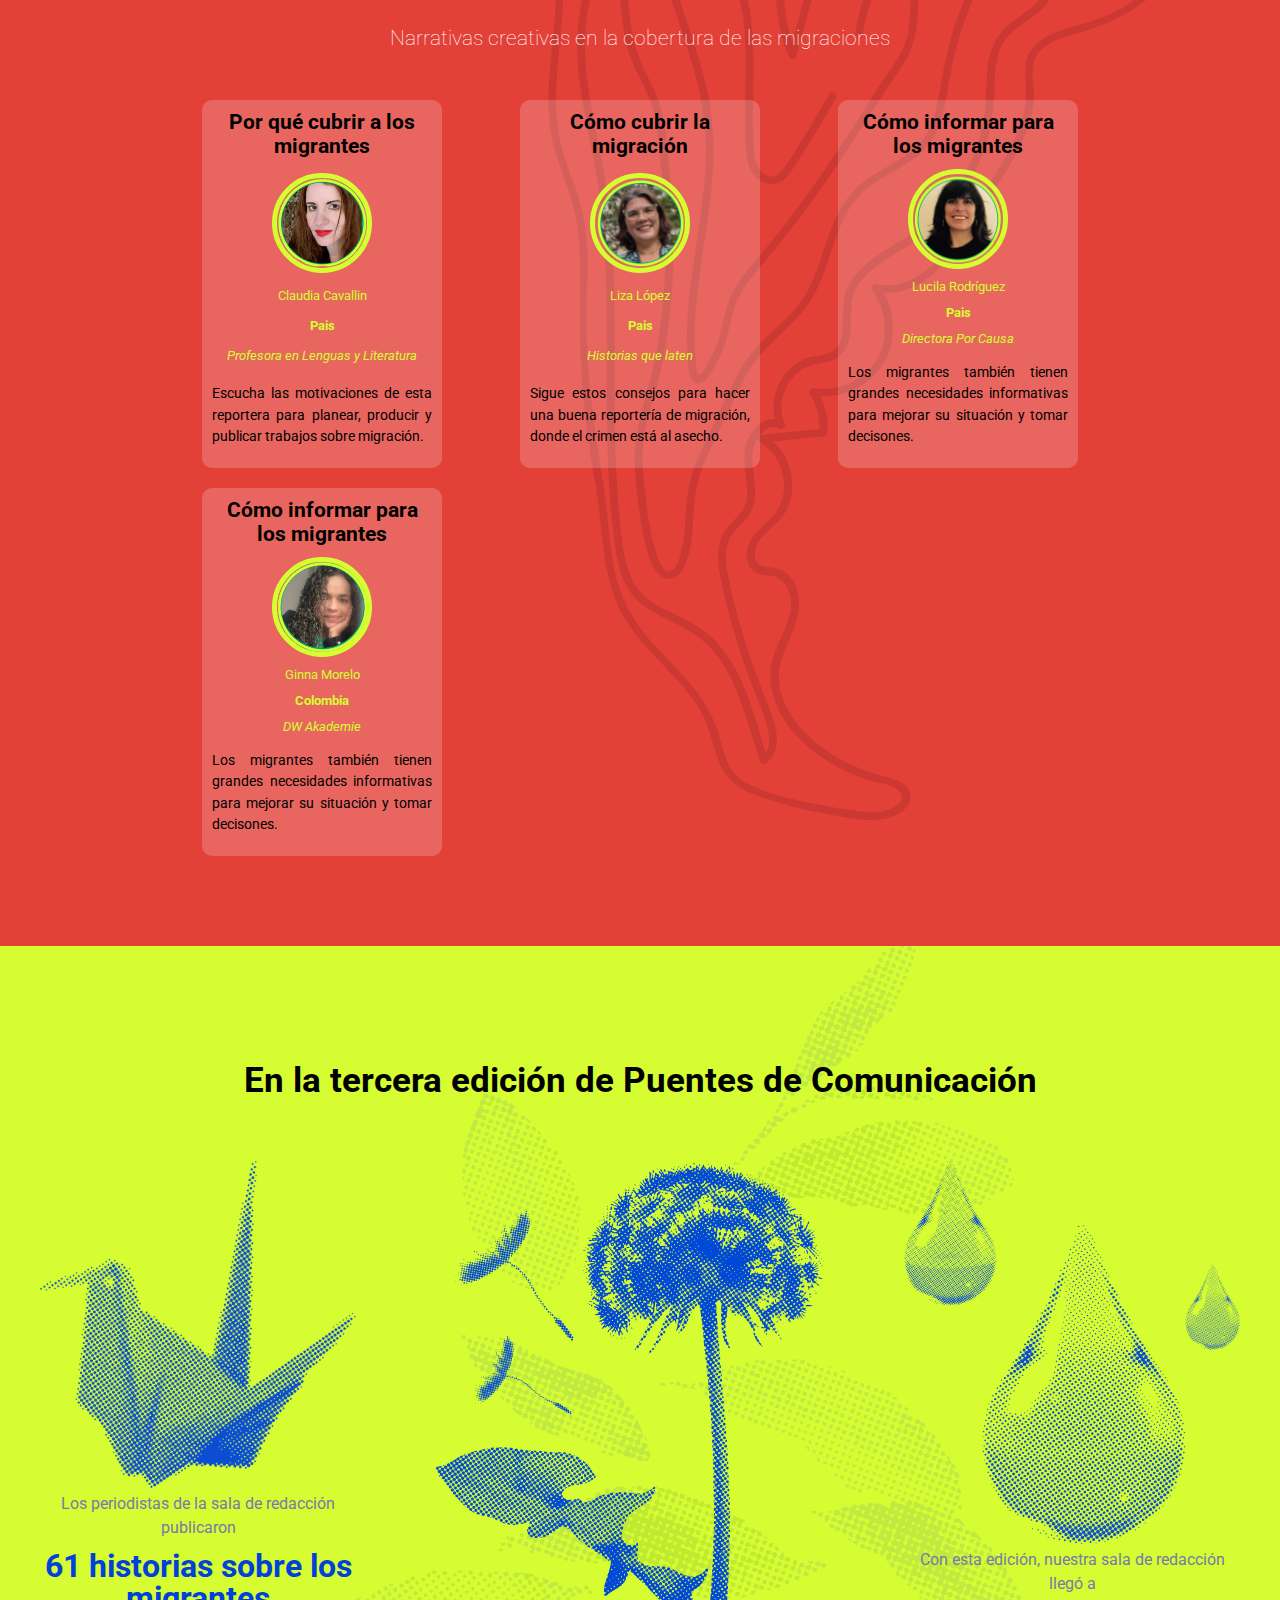
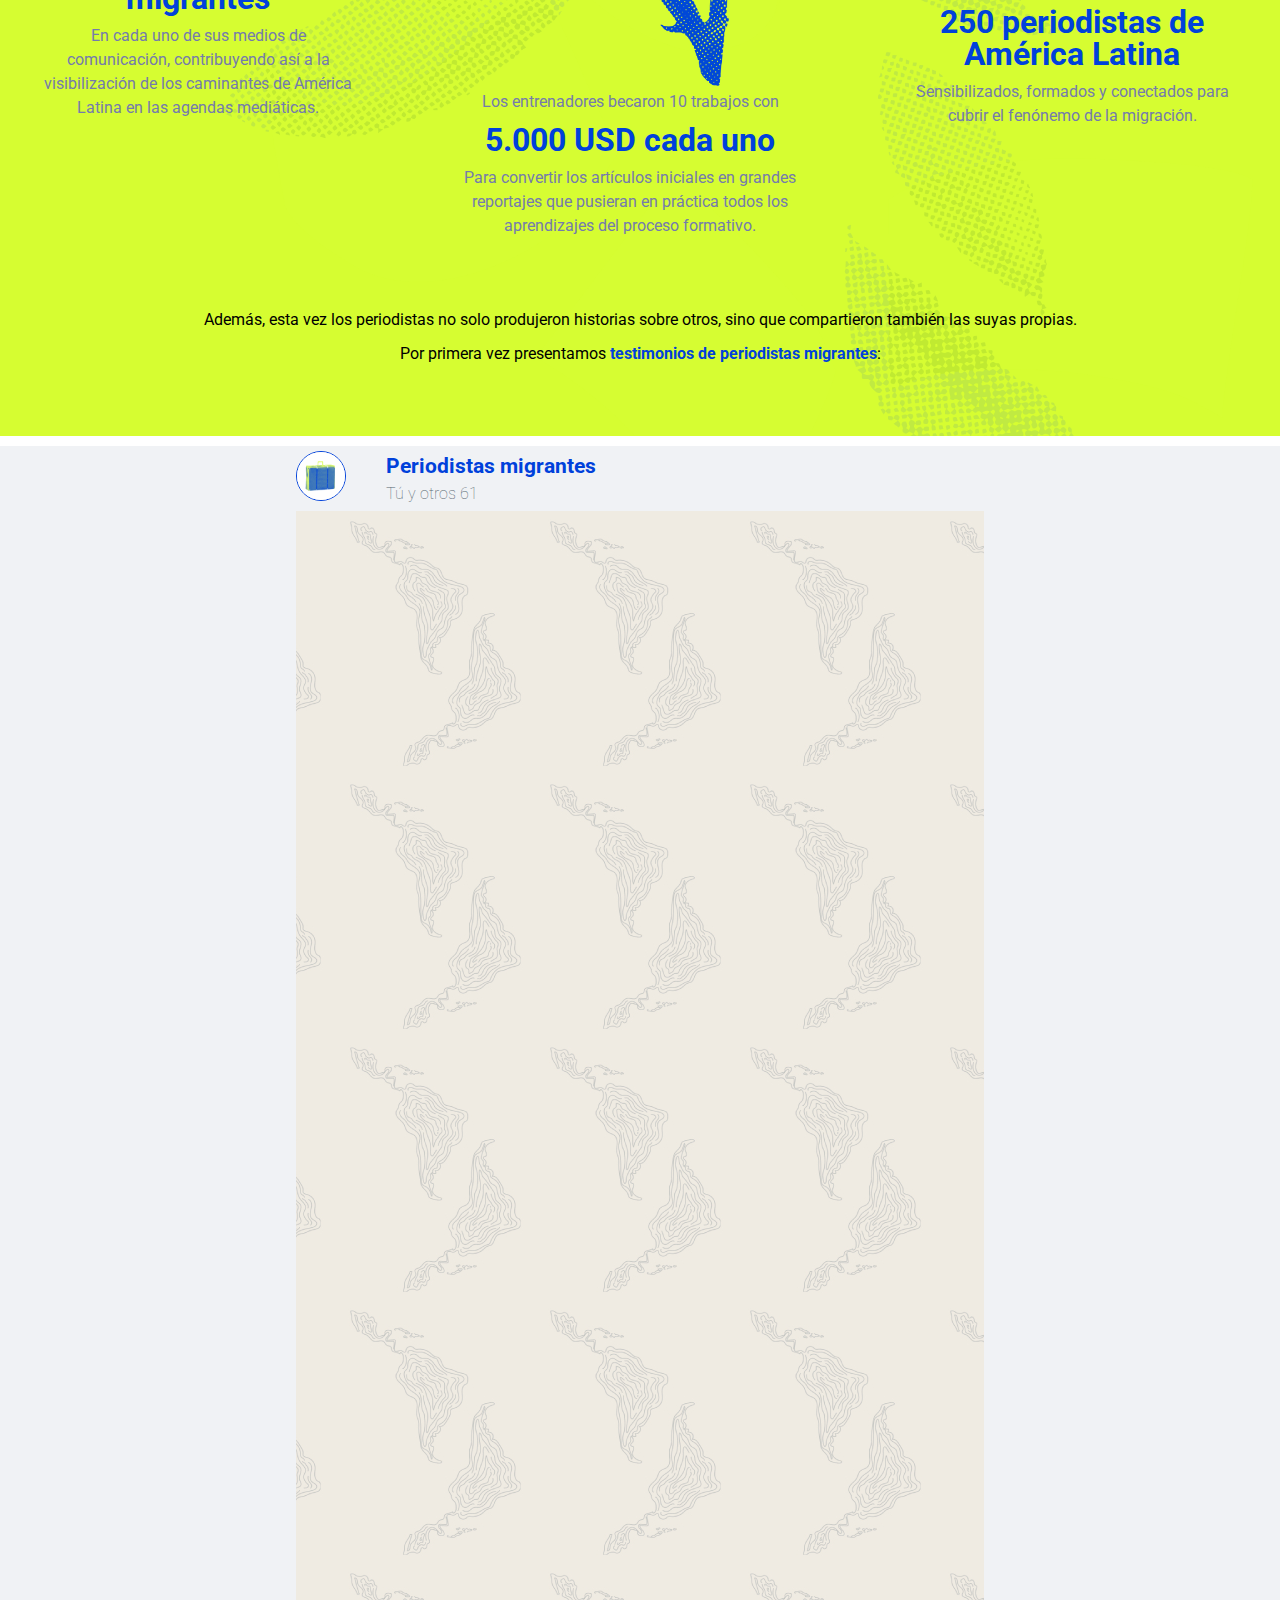
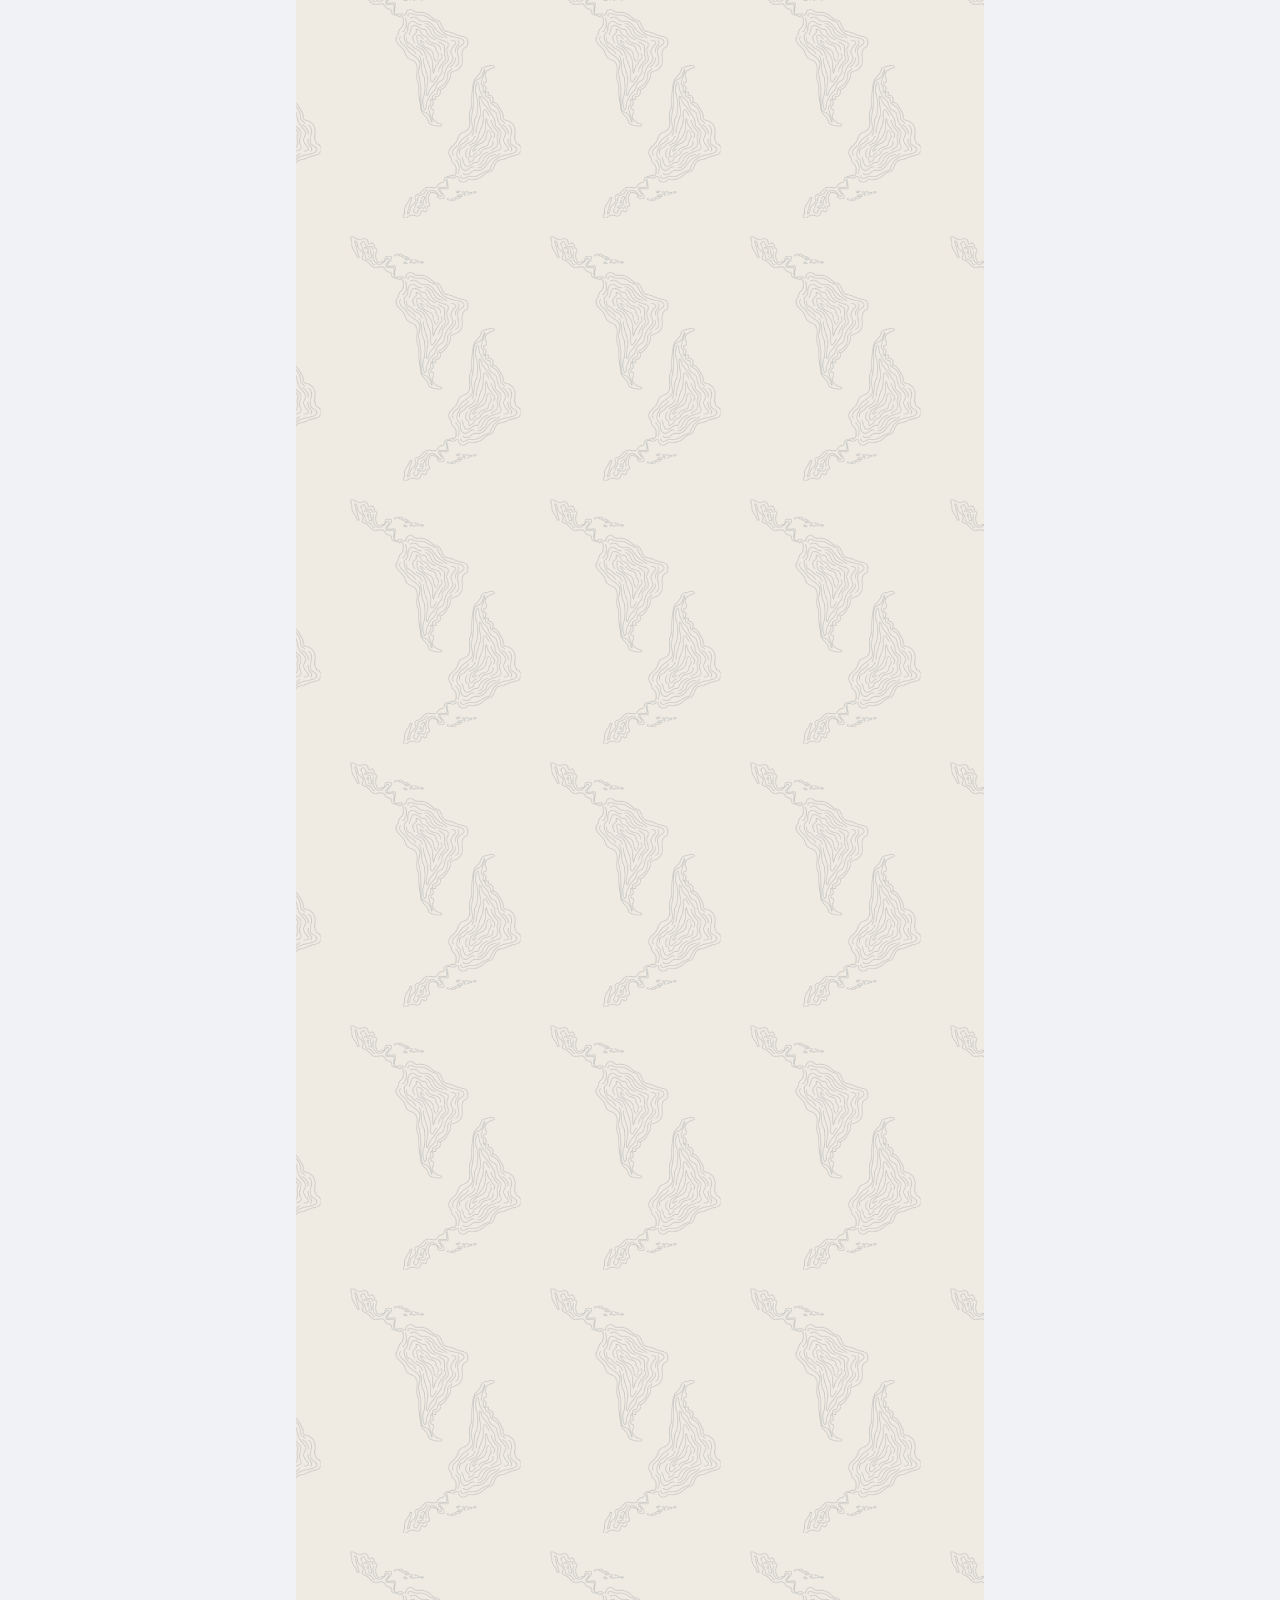
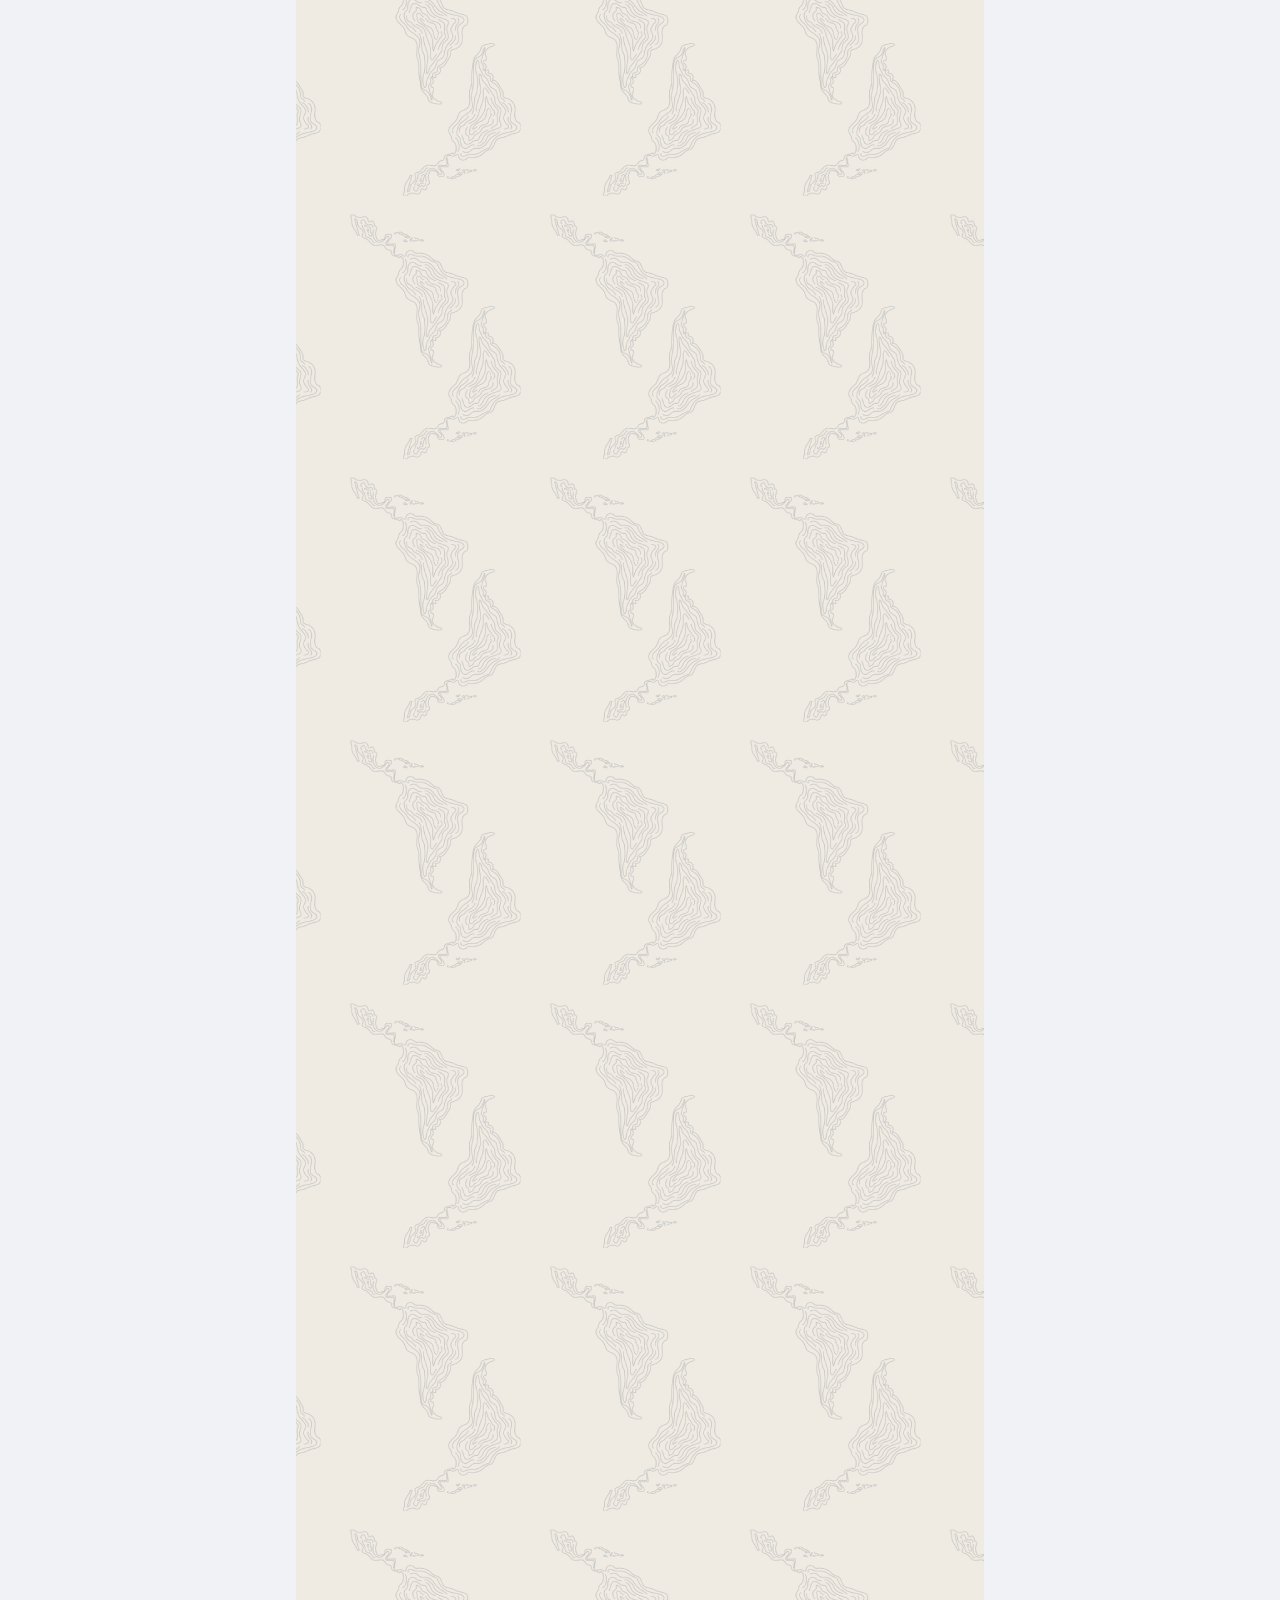
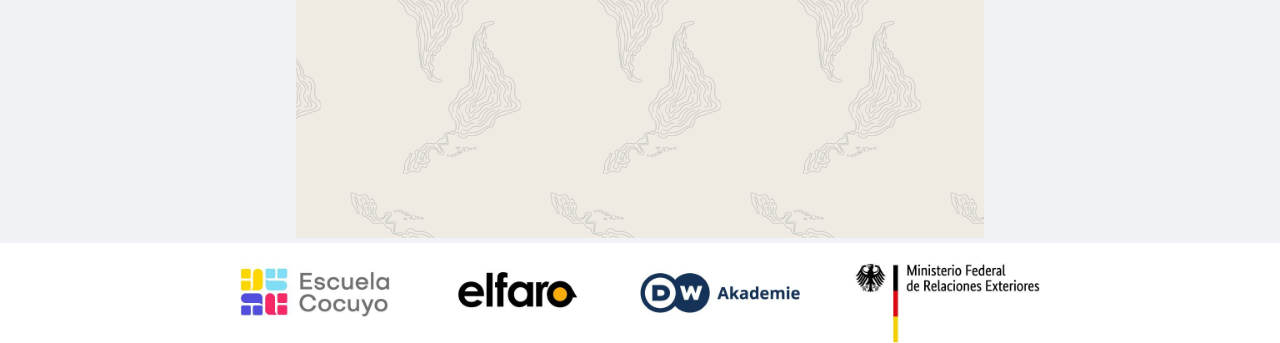
==== commit a4f2861c: "Bloques y elementos completos" ====
--- a/index.html
+++ b/index.html
@@ -14,18 +14,18 @@
 </head>
 <body>
     <header>
-    <div id="menu_fake"></div>
+    <!-- <div id="menu_fake"></div> -->
     </header>
     <main>
         <section class="intro">
             <div>
                 <small>Guía 2022</small>
-                <h1>Enfoques diferenciales en la cobertura de movilidad humana</h1>
+                <h1>Título de la guía que todavía no está definido</h1>
                 <p>Lorem ipsum, dolor sit amet consectetur adipisicing elit. Fugiat, facilis dolores quasi sapiente praesentium architecto quis neque deserunt incidunt veritatis inventore assumenda autem saepe dicta excepturi ut voluptates corrupti. Aperiam?</p>
                 <p>Lorem ipsum, dolor sit amet consectetur adipisicing elit. Fugiat, facilis dolores quasi sapiente praesentium architecto quis neque deserunt incidunt veritatis inventore assumenda autem saepe dicta excepturi ut voluptates corrupti. Aperiam?</p>
-                <span class="autor">Laura Weffer Cifuentes</span>
-                <span class="país">Venezuela</span>
-                <span class="cargo">Project Manager de la Escuela Cocuyo 2021</span>
+                <span class="autor">DW, El Faro, Efecto Cocuyo</span>
+                <span class="país">Alemania, El Salvador, Venezuela</span>
+                <span class="cargo">Escuela Cocuyo 2022</span>
                 <a href="#" target="_blank" class="descargar__guia">
                     <img src="assets/png/PDF.png" alt="guía en pdf"/>
                     <small>Descargar guía en PDF</small>
@@ -33,37 +33,51 @@
             </div>
             <div>
                 <ul class="acordion">
-                    <li class="acordion__item">
-                        <div class="acordion__item-imagen centroamerica"></div>
+                        <li class="acordion__item">
+                            <div class="acordion__item-imagen migrar"></div>
+                            <div class="articulo">
+                                <small class="acordion__item-titulo ">De la teoría a la práctica</small>
+                            <h2>Cubrir movilidad humana y migraciones internacionales en América Latina</h2>
+                            <span class="autor">Luz Mely Reyes</span>
+                            <span class="país">Venezuela</span>
+                            <span class="cargo">Efecto Cocuyo</span>
+                            <p>Tendencias de cobertura, búsqueda de narrativas que permitan contar las historias de los seres humanos que inician viajes para lograr mejores condiciones de vida o alcanzar objetivos personales.</p>
+                            </div>
+                        </li>
+
+                        <li class="acordion__item">
+                            <div class="acordion__item-imagen centroamerica"></div>
+                            <div class="articulo">
+                                <small class="acordion__item-titulo ">Centroamérica</small>
+                            <h2>Apuntes sobre la cobertura de la migración centroamericana</h2>
+                            <span class="autor">Óscar Martínez</span>
+                            <span class="país">El Salvador</span>
+                            <span class="cargo">El Faro</span>
+                            <p>Aprendizajes del proceso de consolidación de una sección especializada en la cobertura de la migración centroamericana. Lo que empezó como 'En el camino', se transformó en 'Sala Negra'.</p>
+                        </div>
+                        </li>
+                    
+                      <li class="acordion__item">
+                        <div class="acordion__item-imagen DDHH"></div>
                         <div class="articulo">
-                        <small class="acordion__item-titulo ">Centroamérica</small>
-                        <h2>Apuntes sobre la cobertura de la migración centroamericana</h2>
-                        <span class="autor">Óscar Martínez</span>
-                        <span class="país">El Salvador</span>
-                        <span class="cargo">Jefe de redacción en El Faro</span>
-                        <p>Aprendizajes del proceso de consolidación de una sección especializada en la cobertura de la migración centroamericana. Lo que empezó como 'En el camino', se transformó en 'Sala Negra'.</p>
-                      </div>
-                    </li>
-                    <li class="acordion__item">
-                        <div class="acordion__item-imagen genero"></div>
-                        <div class="articulo">
-                            <small class="acordion__item-titulo ">Género</small>
-                          <h2>Apuntes sobre la cobertura de la migración de las mujeres</h2>
-                          <span class="autor">Freya León</span>
-                          <span class="país">Venezuela-Chile</span>
-                          <span class="cargo">Periodista</span>
-                          <p>Aprendizajes del proceso de consolidación de una sección especializada en la cobertura de la migración centroamericana. Lo que empezó como 'En el camino', se transformó en 'Sala Negra'.</p>
+                            <small class="acordion__item-titulo ">Derechos humanos</small>
+                          <h2>Herramientas de la interseccionalidad para la cobertura con enfoque de DDHH</h2>
+                          <span class="autor">Édgar López</span>
+                          <span class="país">Venezuela</span>
+                          <span class="cargo">Escuela Cocuyo</span>
+                          <p>Una mirada multifactorial de un fenómeno que no nace de una sola causa. Presentación de una manera de entender la realidad haciendo cruces de distintas perspectivas que aportan al periodismo.</p>
                         </div>
                       </li>
+
                       <li class="acordion__item">
                         <div class="acordion__item-imagen niniez"></div>
                         <div class="articulo">
-                            <small class="acordion__item-titulo ">Niñez</small>
-                          <h2>Apuntes sobre la cobertura de la migración de los niños</h2>
+                            <small class="acordion__item-titulo ">Niñez y adolescencia</small>
+                          <h2>Los otros rostros de la agenda</h2>
                           <span class="autor">Ginna Morelo</span>
-                          <span class="país">Colombia</span>
-                          <span class="cargo">Periodista</span>
-                          <p>Aprendizajes del proceso de consolidación de una sección especializada en la cobertura de la migración centroamericana. Lo que empezó como 'En el camino', se transformó en 'Sala Negra'.</p>
+                          <span class="país">DW Akademie</span>
+                          <span class="cargo">Colombia</span>
+                          <p>Pistas de colegas, estrategias y herramientas para enfrentar la difícil pero necesaria cobertura de las infancias migrantes en América Latina, un panorama que aumenta día a día en la región.</p>
                         </div>
                       </li>
                   </ul>
@@ -133,6 +147,41 @@
                         <p>Los migrantes también tienen grandes necesidades informativas para mejorar su situación y tomar decisones.</p>
                     </li>
             </ul>   
+            <h3>Narrativas creativas en la cobertura de las migraciones</h3>
+            <ul class="invitados">
+                    <li class="invitados__item">
+                        <h2>Por qué cubrir a los migrantes</h2>
+                        <div class="invitados__item-imagen Claudia"></div>
+                        <span class="autor">Claudia Cavallin</span>
+                        <span class="país">Pais</span>
+                        <span class="cargo">Profesora en Lenguas y Literatura</span>
+                        <p>Escucha las motivaciones de esta reportera para planear, producir y publicar trabajos sobre migración.</p>
+                    </li>
+                    <li class="invitados__item">
+                        <h2>Cómo cubrir la migración</h2>
+                        <div class="invitados__item-imagen Liza"></div>
+                        <span class="autor">Liza López</span>
+                        <span class="país">Pais</span>
+                        <span class="cargo">Historias que laten</span>
+                        <p>Sigue estos consejos para hacer una buena reportería de migración, donde el crimen está al asecho.</p>
+                    </li>
+                    <li class="invitados__item">
+                        <h2>Cómo informar para los migrantes</h2>
+                        <div class="invitados__item-imagen Lucila"></div>
+                        <span class="autor">Lucila Rodríguez</span>
+                        <span class="país">Pais</span>
+                        <span class="cargo">Directora Por Causa</span>
+                        <p>Los migrantes también tienen grandes necesidades informativas para mejorar su situación y tomar decisones.</p>
+                    </li>
+                    <li class="invitados__item">
+                        <h2>Cómo informar para los migrantes</h2>
+                        <div class="invitados__item-imagen Ginna"></div>
+                        <span class="autor">Ginna Morelo</span>
+                        <span class="país">Colombia</span>
+                        <span class="cargo">DW Akademie</span>
+                        <p>Los migrantes también tienen grandes necesidades informativas para mejorar su situación y tomar decisones.</p>
+                    </li>
+            </ul> 
         </section>
         <section class="sverde">
             <h2>En la tercera edición de Puentes de Comunicación</h2>
--- a/css/style.css
+++ b/css/style.css
@@ -70,6 +70,7 @@
 {margin: 5px 0;}
 
 .intro {
+   margin-top:100px;
     min-width:100%;
     min-height: 100vh;
     display: flex;
@@ -135,13 +136,17 @@
     background-position: center;
 }
 
+.migrar
+    {
+    background-image: url("../assets/png/brujula_flor.png");}
+
 .centroamerica 
 {
     background-image: url("../assets/png/ave_maleta.png");}
 .niniez 
 {
     background-image: url("../assets/png/hojas_papel.png");}
-    .genero
+    .DDHH
     {
     background-image: url("../assets/png/gotas_paraguas.png");}
 
@@ -252,6 +257,14 @@
 {background-image: url("../assets/png/patricia.png");}
 .Carolina
 {background-image: url("../assets/png/carolina.png");}
+.Claudia
+{background-image: url("../assets/png/claudia.png");}
+.Liza 
+{background-image: url("../assets/png/liza.png");}
+.Lucila
+{background-image: url("../assets/png/lucila.png");}
+.Ginna
+{background-image: url("../assets/png/ginna.png");}
 
 .invitados__item > h2 {
     font-size: 1.3em;
